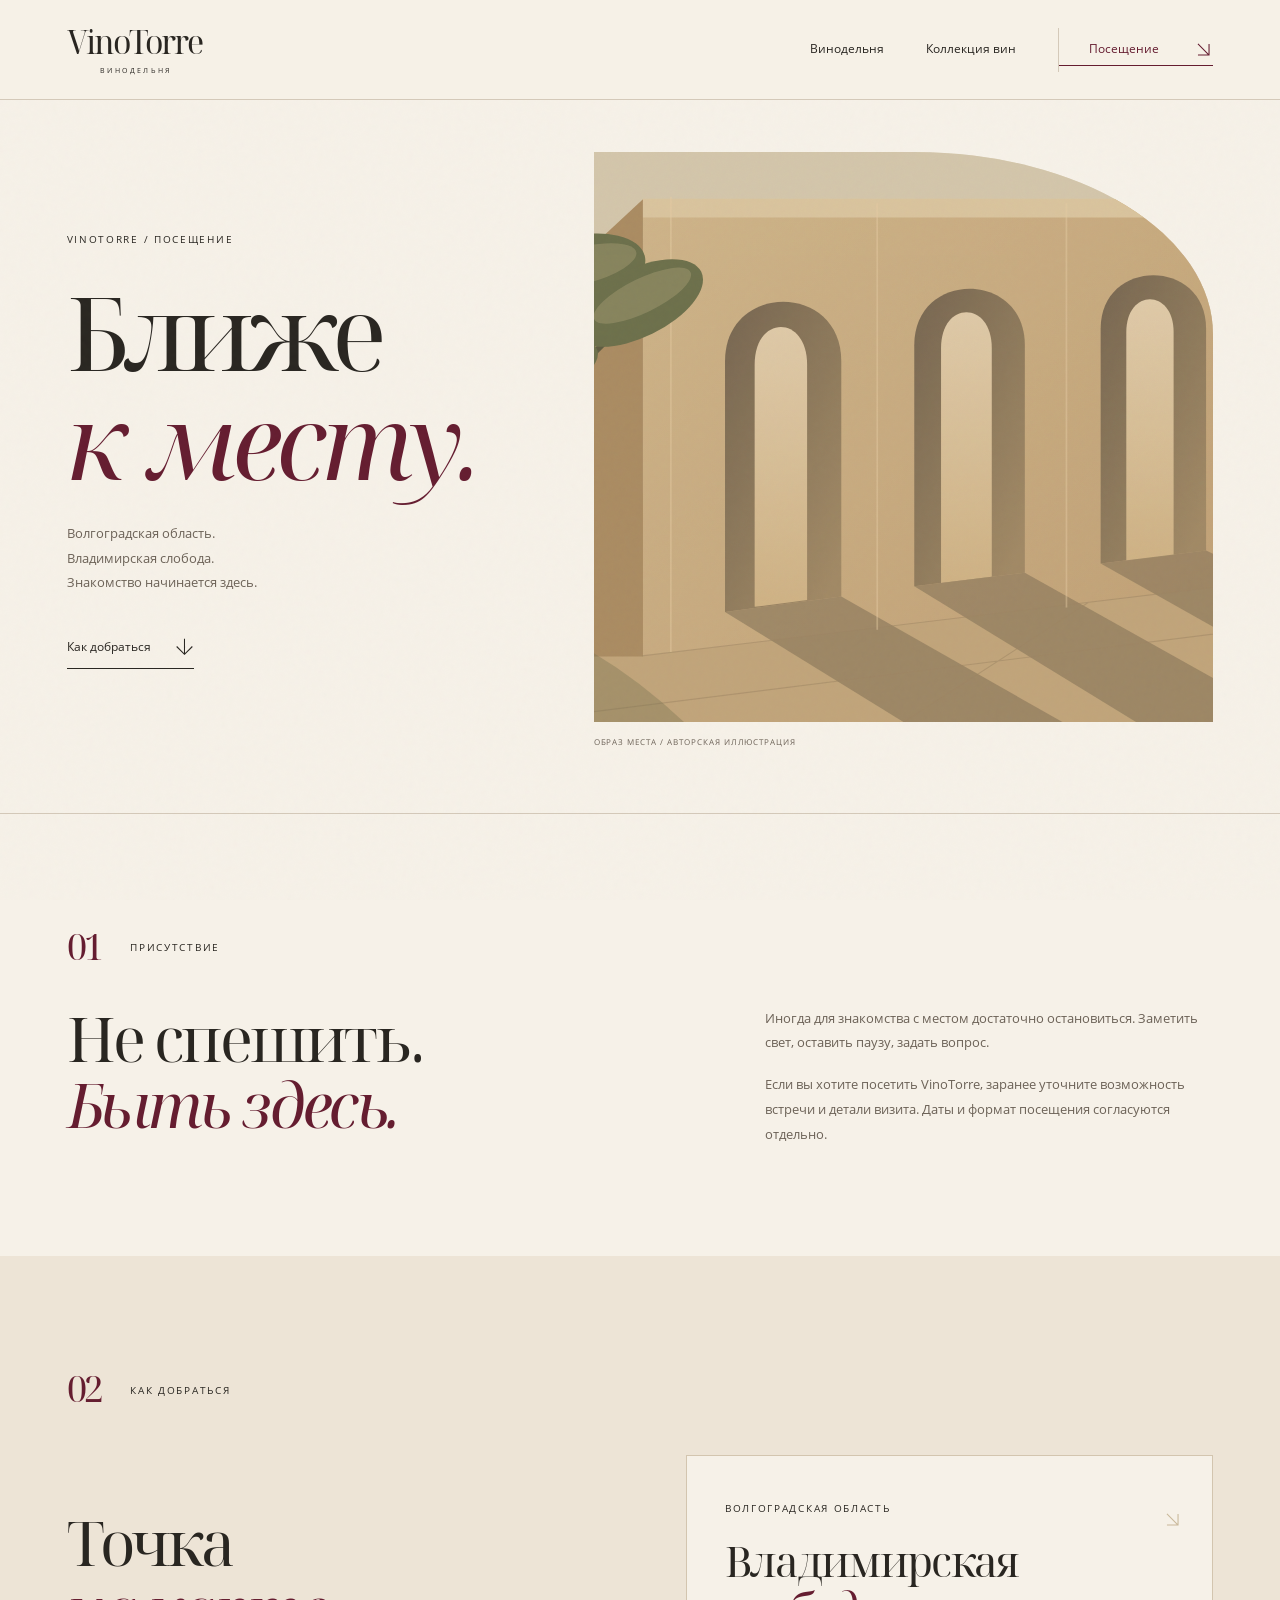
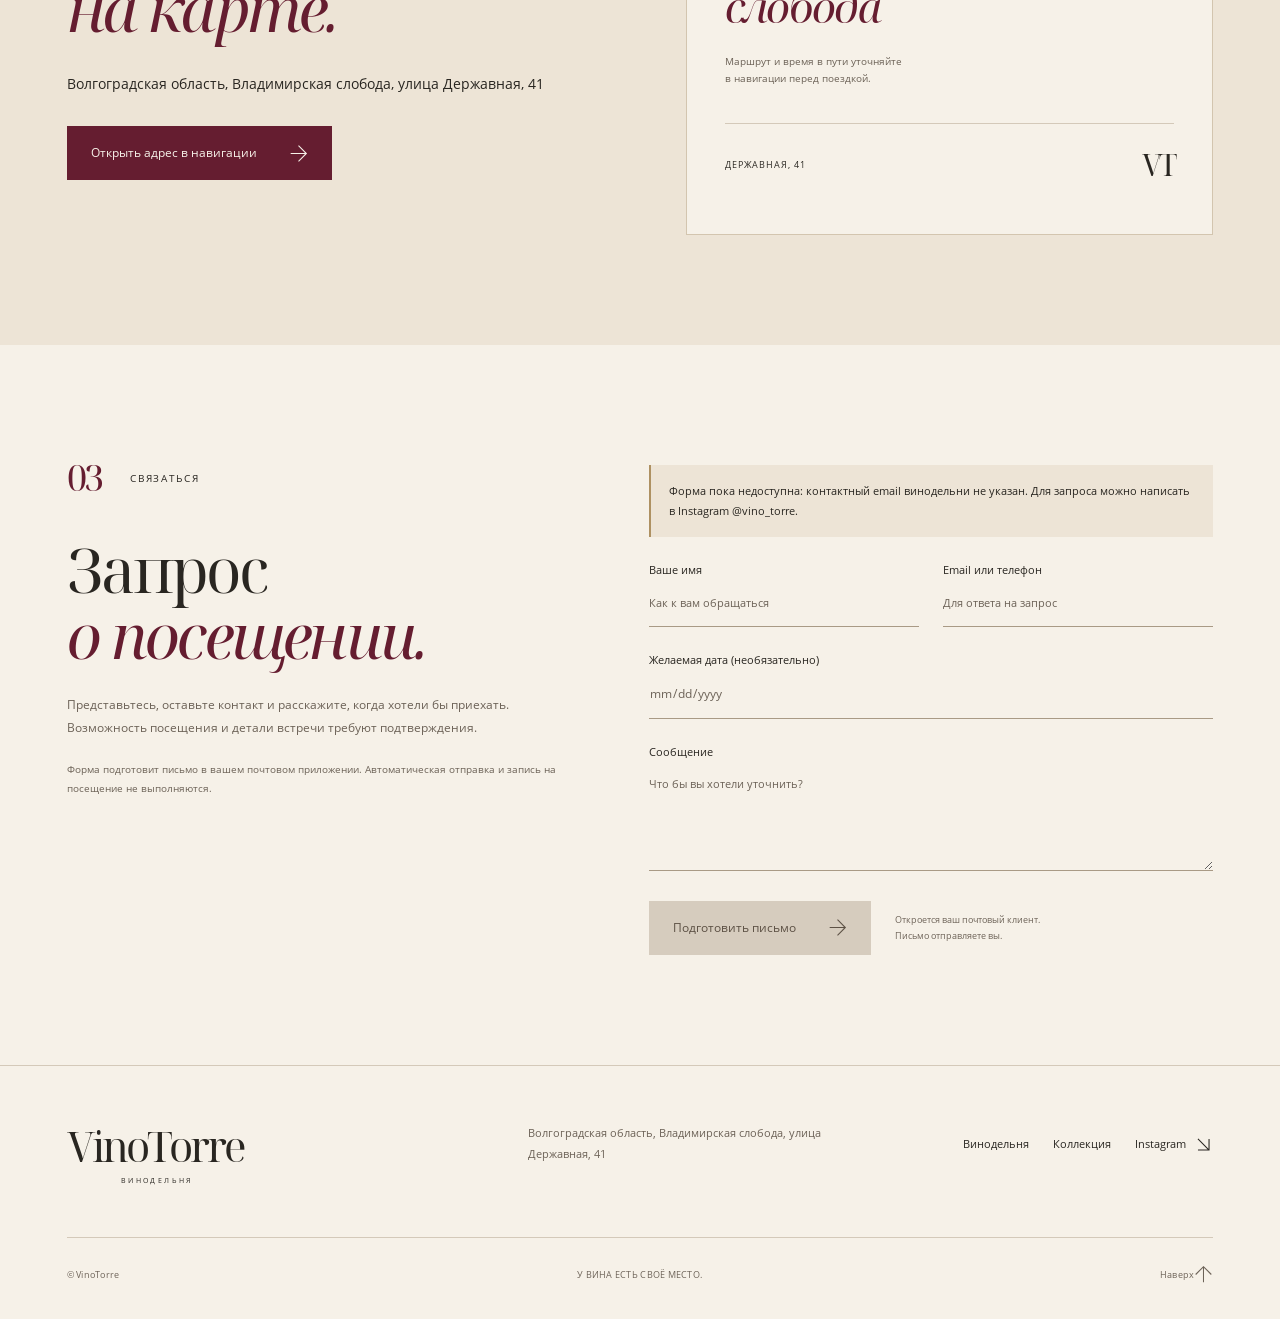
==== visit.html @ 0322e7f4 "Recreate VinoTorre website and include project ZIP" ====
<!doctype html>
<html lang="ru">
<head>
  <meta charset="utf-8">
  <meta name="viewport" content="width=device-width, initial-scale=1">
  <meta name="theme-color" content="#F6F1E8">
  <title>Посещение VinoTorre — адрес и запрос о посещении</title>
  <meta name="description" content="VinoTorre: Волгоградская область, Владимирская слобода, улица Державная, 41. Адрес в навигации и информация о запросе на посещение винодельни.">
  <meta property="og:type" content="website">
  <meta property="og:locale" content="ru_RU">
  <meta property="og:site_name" content="VinoTorre">
  <meta property="og:title" content="Посещение VinoTorre — ближе к месту">
  <meta property="og:description" content="Владимирская слобода, улица Державная, 41. Начните знакомство с адреса и запроса о посещении.">
  <link rel="icon" href="assets/img/favicon.svg" type="image/svg+xml">
  <link rel="preload" href="assets/fonts/serif.woff" as="font" type="font/woff" crossorigin>
  <link rel="preload" href="assets/fonts/serif-italic.woff" as="font" type="font/woff" crossorigin>
  <link rel="preload" href="assets/fonts/sans.woff" as="font" type="font/woff" crossorigin>
  <link rel="stylesheet" href="assets/css/style.css">
  <script src="assets/js/data.js" defer></script>
  <script src="assets/js/main.js" defer></script>
</head>
<body>
  <a class="skip-link" href="#main">К содержимому</a>
  <header class="site-header"><a class="wordmark" href="index.html" aria-label="VinoTorre — главная">VinoTorre<span>ВИНОДЕЛЬНЯ</span></a><button class="menu-toggle" type="button" data-menu-toggle aria-controls="primary-navigation" aria-expanded="false" aria-label="Открыть меню"><span></span><span></span></button><nav class="primary-nav" id="primary-navigation" aria-label="Основная навигация"><a href="index.html">Винодельня</a><a href="wines.html">Коллекция вин</a><a href="visit.html" aria-current="page">Посещение <span class="icon-arrow icon-down-right" aria-hidden="true"></span></a></nav></header>
  <main id="main">
    <section class="visit-hero section-shell" aria-labelledby="visit-title"><div class="visit-hero-copy"><p class="eyebrow">VINOTORRE / ПОСЕЩЕНИЕ</p><h1 id="visit-title">Ближе<br><em>к месту.</em></h1><p>Волгоградская область.<br>Владимирская слобода.<br>Знакомство начинается здесь.</p><a class="text-link" href="#directions">Как добраться <span class="icon-arrow icon-down" aria-hidden="true"></span></a></div><figure class="visit-hero-art" data-media="estate"><img src="assets/img/estate-study.svg" alt="Авторский архитектурный этюд, не документальная фотография винодельни" width="1400" height="1000" fetchpriority="high" decoding="async"><figcaption>ОБРАЗ МЕСТА / АВТОРСКАЯ ИЛЛЮСТРАЦИЯ</figcaption></figure></section>
    <section class="visit-atmosphere section-shell section-space reveal" aria-labelledby="atmosphere-title"><div class="section-kicker"><span class="section-number">01</span><p class="eyebrow">ПРИСУТСТВИЕ</p></div><h2 id="atmosphere-title">Не спешить.<br><em>Быть здесь.</em></h2><div class="prose-column"><p>Иногда для знакомства с местом достаточно остановиться. Заметить свет, оставить паузу, задать вопрос.</p><p>Если вы хотите посетить VinoTorre, заранее уточните возможность встречи и детали визита. Даты и формат посещения согласуются отдельно.</p></div></section>
    <section class="directions-section section-space" id="directions" aria-labelledby="directions-title"><div class="section-shell"><div class="section-kicker"><span class="section-number">02</span><p class="eyebrow">КАК ДОБРАТЬСЯ</p></div><div class="directions-grid reveal"><div><h2 id="directions-title">Точка<br><em>на карте.</em></h2><address data-address>Волгоградская область,<br>Владимирская слобода,<br>улица Державная, 41</address><a class="button button-primary" href="https://yandex.ru/maps/?text=%D0%92%D0%BE%D0%BB%D0%B3%D0%BE%D0%B3%D1%80%D0%B0%D0%B4%D1%81%D0%BA%D0%B0%D1%8F%20%D0%BE%D0%B1%D0%BB%D0%B0%D1%81%D1%82%D1%8C%2C%20%D0%92%D0%BB%D0%B0%D0%B4%D0%B8%D0%BC%D0%B8%D1%80%D1%81%D0%BA%D0%B0%D1%8F%20%D1%81%D0%BB%D0%BE%D0%B1%D0%BE%D0%B4%D0%B0%2C%20%D1%83%D0%BB%D0%B8%D1%86%D0%B0%20%D0%94%D0%B5%D1%80%D0%B6%D0%B0%D0%B2%D0%BD%D0%B0%D1%8F%2C%2041" data-navigation-link target="_blank" rel="noopener noreferrer">Открыть адрес в навигации <span class="icon-arrow icon-right" aria-hidden="true"></span></a></div><div class="address-card"><span class="address-symbol" aria-hidden="true"><span class="icon-arrow icon-down-right"></span></span><p class="eyebrow">ВОЛГОГРАДСКАЯ ОБЛАСТЬ</p><p class="address-display">Владимирская<br><em>слобода</em></p><p>Маршрут и время в пути уточняйте<br>в навигации перед поездкой.</p><span class="address-bottom">ДЕРЖАВНАЯ, 41<span aria-hidden="true">VT</span></span></div></div><figure class="route-figure" data-route data-media="route" hidden><img alt="Изображение маршрута к VinoTorre" width="1600" height="1000" loading="lazy" decoding="async"><figcaption>Справочное изображение маршрута. Расстояние и время поездки уточняйте в навигационном сервисе.</figcaption></figure></div></section>
    <section class="request-section section-shell section-space" id="request" aria-labelledby="request-title"><div class="request-copy reveal"><div class="section-kicker"><span class="section-number">03</span><p class="eyebrow">СВЯЗАТЬСЯ</p></div><h2 id="request-title">Запрос<br><em>о посещении.</em></h2><p>Представьтесь, оставьте контакт и расскажите, когда хотели бы приехать. Возможность посещения и детали встречи требуют подтверждения.</p><p class="request-small">Форма подготовит письмо в вашем почтовом приложении. Автоматическая отправка и запись на посещение не выполняются.</p></div><form class="visit-form reveal" id="visit-form" aria-describedby="form-status"><p class="form-status" id="form-status" role="status">Форма пока недоступна: email винодельни не настроен. Добавьте подтвержденный адрес в конфигурацию сайта.</p><fieldset id="visit-fields" disabled><legend class="sr-only">Данные запроса о посещении</legend><div class="form-row"><label for="visit-name">Ваше имя<input id="visit-name" name="name" autocomplete="name" maxlength="100" required placeholder="Как к вам обращаться"></label><label for="visit-contact">Email или телефон<input id="visit-contact" name="contact" autocomplete="email" maxlength="160" required placeholder="Для ответа на запрос"></label></div><label for="visit-date">Желаемая дата <span>(необязательно)</span><input id="visit-date" name="date" type="date"></label><label for="visit-message">Сообщение<textarea id="visit-message" name="message" rows="4" maxlength="2000" placeholder="Что бы вы хотели уточнить?"></textarea></label><div class="form-submit-row"><button class="button button-primary" id="visit-submit" type="submit" disabled>Подготовить письмо <span class="icon-arrow icon-right" aria-hidden="true"></span></button><p>Откроется ваш почтовый клиент.<br>Письмо отправляете вы.</p></div></fieldset><noscript><p class="request-small">Для подготовки письма требуется JavaScript и настроенный email. Адрес и навигация доступны выше.</p></noscript></form></section>
  </main>
  <footer class="site-footer section-shell"><div class="footer-top"><a class="wordmark" href="index.html">VinoTorre<span>ВИНОДЕЛЬНЯ</span></a><p data-address>Волгоградская область,<br>Владимирская слобода,<br>улица Державная, 41</p><nav aria-label="Навигация в подвале"><a href="index.html">Винодельня</a><a href="wines.html">Коллекция</a><a href="https://www.instagram.com/vino_torre/" data-instagram target="_blank" rel="noopener noreferrer">Instagram <span class="icon-arrow icon-down-right" aria-hidden="true"></span></a></nav></div><div class="footer-bottom"><span class="copyright">© VinoTorre</span><span>У ВИНА ЕСТЬ СВОЁ МЕСТО.</span><a href="#main">Наверх <span class="icon-arrow icon-up" aria-hidden="true"></span></a></div><div class="legal-text" data-legal hidden></div></footer>
</body>
</html>
---- assets/css/style.css ----
@font-face{font-family:VT Serif;src:url('../fonts/serif.woff') format('woff');font-style:normal;font-weight:400;font-display:swap}
@font-face{font-family:VT Serif;src:url('../fonts/serif-italic.woff') format('woff');font-style:italic;font-weight:400;font-display:swap}
@font-face{font-family:VT Sans;src:url('../fonts/sans.woff') format('woff');font-style:normal;font-weight:400;font-display:swap}
:root{--ivory:#f6f1e8;--paper:#ede4d6;--burgundy:#651d30;--wine:#421923;--ink:#292621;--muted:#6c6257;--gold:#ae9162;--line:#d4c9b9;--serif:'VT Serif',Georgia,'Times New Roman',serif;--sans:'VT Sans',Arial,sans-serif;--gutter:clamp(22px,5.2vw,100px);--max:1720px}
*{box-sizing:border-box}html{scroll-behavior:smooth;scroll-padding-top:110px}body{margin:0;background:var(--ivory);color:var(--ink);font-family:var(--sans);font-size:15px;line-height:1.7;-webkit-font-smoothing:antialiased}body::before{content:'';position:fixed;inset:0;pointer-events:none;z-index:15;opacity:.12;background-image:url("data:image/svg+xml,%3Csvg viewBox='0 0 180 180' xmlns='http://www.w3.org/2000/svg'%3E%3Cfilter id='n'%3E%3CfeTurbulence type='fractalNoise' baseFrequency='.83' numOctaves='3' stitchTiles='stitch'/%3E%3C/filter%3E%3Cpath fill='%23837868' opacity='.2' filter='url(%23n)' d='M0 0h180v180H0z'/%3E%3C/svg%3E")}::selection{background:#651d30;color:var(--ivory)}a{color:inherit;text-decoration:none}button,input,textarea{font:inherit}button{color:inherit;cursor:pointer}button:disabled{cursor:not-allowed}button,a,input,textarea{-webkit-tap-highlight-color:transparent}button:focus-visible,a:focus-visible,input:focus-visible,textarea:focus-visible,[tabindex]:focus-visible{outline:2px solid var(--burgundy);outline-offset:5px}img{display:block;max-width:100%;height:auto}figure,p{margin:0}button{border-radius:0}h1,h2,h3{font-family:var(--serif);font-weight:400;line-height:1.07;margin:0;letter-spacing:-.045em}h1 em,h2 em,.address-display em{font-weight:400;color:var(--burgundy)}h2{font-size:clamp(42px,4.8vw,80px)}h3{font-size:30px}em{font-family:var(--serif)}[hidden]{display:none!important}.section-shell{max-width:var(--max);margin-inline:auto;padding-inline:var(--gutter)}.section-space{padding-block:110px}.eyebrow{font-size:10px;letter-spacing:.17em;font-weight:400;line-height:1.6;text-transform:uppercase}.text-link{display:inline-flex;align-items:center;justify-content:space-between;gap:24px;min-height:44px;border-bottom:1px solid var(--ink);font-size:12px;line-height:1.5;transition:color .2s,border-color .2s}.text-link:hover{color:var(--burgundy);border-color:var(--burgundy)}.text-link span{font-size:21px}.button{display:inline-flex;align-items:center;justify-content:space-between;gap:32px;min-height:54px;padding:15px 23px;border:1px solid transparent;font-size:12px;line-height:1.6;transition:background .25s,color .25s,transform .25s}.button span{font-size:22px;line-height:1}.button-primary{background:var(--burgundy);color:var(--ivory)}.button-primary:hover{background:var(--wine);transform:translateY(-2px)}.button-primary:disabled{background:#d6ccbe;color:#5d5145;transform:none}.circle-button{width:48px;height:48px;flex-shrink:0;border:1px solid #b8aa96;background:transparent;display:inline-flex;justify-content:center;align-items:center;font-family:Arial,sans-serif;font-size:23px;border-radius:50%;transition:color .25s,background .25s,border-color .25s,transform .25s}.circle-button:hover{background:var(--burgundy);color:var(--ivory);border-color:var(--burgundy);transform:rotate(-8deg)}.sr-only{position:absolute;width:1px;height:1px;padding:0;margin:-1px;overflow:hidden;clip:rect(0,0,0,0);white-space:nowrap;border:0}.skip-link{position:fixed;top:10px;left:20px;z-index:100;padding:12px 18px;background:var(--burgundy);color:var(--ivory);transform:translateY(-150%)}.skip-link:focus{transform:translateY(0)}
.site-header{height:100px;max-width:1920px;margin:auto;display:flex;align-items:center;justify-content:space-between;padding-inline:var(--gutter);position:sticky;top:0;z-index:30;background:rgb(246 241 232 / .96);border-bottom:1px solid var(--line);backdrop-filter:blur(12px)}.wordmark{display:inline-flex;flex-direction:column;align-items:center;font-family:var(--serif);font-size:32px;line-height:1.1;letter-spacing:-.07em;min-height:54px;justify-content:center}.wordmark span{font-family:var(--sans);font-size:7px;letter-spacing:.34em;margin-top:8px;margin-left:4px}.primary-nav{display:flex;gap:42px;align-items:center;font-size:12px}.primary-nav>a{display:flex;align-items:center;gap:35px;min-height:44px;position:relative}.primary-nav>a::after{content:'';height:1px;background:var(--burgundy);position:absolute;bottom:6px;left:0;width:0;transition:width .25s}.primary-nav>a:hover::after,.primary-nav>a[aria-current='page']::after{width:100%}.primary-nav>a[aria-current='page']{color:var(--burgundy)}.primary-nav>a:last-child{padding-left:30px;border-left:1px solid var(--line)}.menu-toggle{display:none;width:48px;height:48px;border:0;background:none;align-items:center;justify-content:center;flex-direction:column;gap:6px}.menu-toggle span{height:1px;width:24px;background:var(--ink);transition:transform .2s}
.hero{position:relative;display:grid;grid-template-columns:1fr 1.08fr;gap:3%;padding-top:44px;padding-bottom:42px;min-height:min(780px,calc(100svh - 100px))}.hero-copy{position:relative;display:flex;flex-direction:column;justify-content:center;align-items:flex-start;padding-block:34px 12px;z-index:2}.hero-copy>.eyebrow{display:flex;gap:14px;align-items:center}.small-line{display:block;width:28px;height:1px;background:var(--burgundy)}.hero h1{font-size:clamp(54px,5.7vw,106px);line-height:1.07;margin-top:35px;letter-spacing:-.055em}.hero-brand{display:block;font-family:var(--sans);font-style:normal;font-size:10px;letter-spacing:.22em;margin-bottom:24px;text-transform:uppercase}.hero-description{margin-top:30px;font-size:12px;line-height:1.9;color:var(--muted)}.hero-actions{display:flex;gap:22px;align-items:center;flex-wrap:wrap;margin-top:31px}.hero-actions .text-link{font-size:11px;gap:12px}.scroll-cue{font-size:8px;letter-spacing:.17em;display:flex;gap:14px;align-items:center;min-height:44px;margin-top:40px}.scroll-line{display:block;width:1px;height:33px;background:var(--line);position:relative;overflow:hidden}.scroll-line::after{content:'';position:absolute;top:0;width:1px;height:15px;background:var(--burgundy);animation:scrollDown 2.5s ease-in-out infinite}.hero-visual{min-width:0;position:relative;display:flex;flex-direction:column}.hero-image-wrap{overflow:hidden;background:#d9c9a9;flex:1;min-height:530px;border-top-left-radius:45% 26%}.hero-visual img{width:100%;height:100%;object-fit:cover}.hero-visual figcaption,.visit-hero-art figcaption{display:flex;justify-content:space-between;gap:14px;margin-top:14px;font-size:8px;letter-spacing:.12em;line-height:1.5;color:var(--muted)}.hero-visual figcaption span:last-child,.visit-hero-art figcaption span:last-child{letter-spacing:.02em}.visual-seal{position:absolute;top:44px;right:25px;display:flex;flex-direction:column;align-items:center;justify-content:center;border:1px solid rgb(246 241 232 / .7);border-radius:50%;width:61px;height:82px;font-family:var(--serif);font-size:23px;line-height:1.05;color:#fff8e8}.visual-seal span{font-size:15px;line-height:.65}
.section-kicker{display:flex;align-items:center;gap:28px}.section-number{font-family:var(--serif);font-size:36px;letter-spacing:-.06em;color:var(--burgundy);line-height:1.3}.philosophy{border-top:1px solid var(--line)}.philosophy-body{display:grid;grid-template-columns:1.6fr 1fr;gap:10%;margin-top:44px}.prose-column{font-size:13px;line-height:1.9;color:var(--muted)}.prose-column p+p{margin-top:17px}.prose-column .text-link{margin-top:24px;color:var(--ink)}.section-heading{display:grid;grid-template-columns:1fr 1fr;align-items:end;gap:24px;margin-bottom:44px}.section-heading .section-kicker{grid-column:1/-1}.section-heading h2{grid-column:1}.section-aside{justify-self:end;font-size:12px;color:var(--muted)}.place-section{padding-top:30px}.editorial-gallery{outline-offset:8px}.gallery-frame{position:relative}.gallery-frame>img{width:100%;height:clamp(350px,42vw,660px);object-fit:cover;background:#c9b99b}.gallery-frame[data-media='vineyard']>img{object-position:50% 54%}.gallery-frame figcaption{position:absolute;bottom:24px;left:25px;right:25px;display:flex;justify-content:space-between;gap:12px;font-size:9px;letter-spacing:.12em;color:#fff;background:rgb(41 38 33 / .84);padding:10px 14px}.gallery-frame figcaption span:last-child{letter-spacing:.03em}.gallery-toolbar{display:flex;justify-content:space-between;gap:20px;align-items:center;margin-top:20px}.gallery-note{font-family:var(--serif);font-style:italic;font-size:24px}.gallery-controls{display:flex;align-items:center;gap:10px}.gallery-controls>[data-gallery-status]{margin-right:24px;font-size:11px;letter-spacing:.1em}.gallery-controls .circle-button{width:44px;height:44px}.no-js-gallery{margin-top:24px}.no-js-gallery img{height:460px;width:100%;object-fit:cover}.no-js-gallery figcaption{font-size:11px;margin-top:8px}.collection-preview{background:#efe8dd}.wine-grid{display:grid;grid-template-columns:1fr 1fr;gap:24px}.wine-card{position:relative;min-width:0;background:#e5dbcc;display:flex;flex-direction:column;padding:28px 32px 22px;overflow:hidden}.wine-card-merlot{background:#e5dacf}.wine-card-top,.wine-card-bottom{display:flex;align-items:center;justify-content:space-between;gap:12px;position:relative;z-index:2}.wine-card-top .eyebrow{font-size:9px}.wine-year{font-family:var(--serif);font-size:25px;font-style:italic}.bottle-stage{display:flex;position:relative;align-items:center;justify-content:center;height:420px}.bottle-stage img{position:relative;z-index:1;height:95%;width:auto;max-width:75%;object-fit:contain;transition:transform .65s cubic-bezier(.2,.65,.3,1)}.bottle-word{position:absolute;left:50%;top:50%;transform:translate(-50%,-50%);font-family:var(--serif);font-style:italic;font-size:clamp(70px,8.5vw,156px);letter-spacing:-.07em;color:var(--burgundy);opacity:.1;white-space:nowrap}.wine-card:hover .bottle-stage img{transform:translateY(-6px) rotate(2deg)}.wine-card-bottom{align-items:center;min-height:58px}.wine-card-bottom h3{font-size:clamp(25px,2.4vw,41px)}.wine-card-bottom h2{font-size:clamp(33px,3.3vw,55px)}.art-caption{display:block;font-size:9px;color:#665c50;margin-top:15px;letter-spacing:.03em}.wine-card__alternate{position:absolute!important;inset:2.5% 0;margin:auto;opacity:0;transition:opacity .5s!important}.wine-card:hover .wine-card__alternate,.wine-card:focus-within .wine-card__alternate{opacity:1}.wine-card-description{font-size:11px;line-height:1.8;color:#5c5147;margin-top:18px}.visit-invitation{position:relative;overflow:hidden}.visit-invitation h2{font-size:clamp(58px,7.3vw,128px);margin-top:29px;max-width:84%;position:relative;z-index:1}.invitation-bottom{display:flex;justify-content:space-between;align-items:end;gap:24px;margin-top:40px;position:relative;z-index:1}.invitation-bottom p{font-size:12px;color:var(--muted)}.invitation-monogram{position:absolute;right:3%;top:16%;color:var(--paper);font-family:var(--serif);font-size:clamp(200px,31vw,540px);letter-spacing:-.14em;line-height:1;transform:rotate(-7deg);pointer-events:none}.site-footer{border-top:1px solid var(--line);padding-top:57px;padding-bottom:22px}.footer-top{display:grid;grid-template-columns:1.3fr 1fr 1fr;gap:45px;padding-bottom:52px}.footer-top .wordmark{justify-self:start;align-self:start;font-size:42px}.footer-top>p{font-size:11px;line-height:1.9;color:var(--muted)}.footer-top nav{display:flex;flex-wrap:wrap;align-content:flex-start;justify-content:flex-end;column-gap:24px;row-gap:0;font-size:11px}.footer-top nav>a{min-height:44px;display:flex;align-items:center;gap:8px}.footer-top nav>a:hover{color:var(--burgundy)}.footer-bottom{display:flex;justify-content:space-between;gap:20px;align-items:center;border-top:1px solid var(--line);padding-top:15px;font-size:9px;color:var(--muted);letter-spacing:.03em}.footer-bottom>a{display:flex;align-items:center;min-height:44px;min-width:44px;justify-content:flex-end}.legal-text{font-size:10px;margin-top:15px;white-space:pre-line;color:var(--muted)}
.page-intro{padding-block:70px 45px}.intro-topline,.intro-baseline{display:flex;justify-content:space-between;align-items:center;gap:20px}.edition{font-size:9px;letter-spacing:.15em;border:1px solid var(--line);border-radius:50%;padding:16px 20px}.intro-title-line{display:flex;justify-content:space-between;align-items:end;gap:32px;margin-top:43px;margin-bottom:52px}.intro-title-line h1{font-size:clamp(70px,8.6vw,150px);letter-spacing:-.055em}.intro-title-line>p{color:var(--muted);font-size:12px;line-height:1.9;padding-bottom:12px;padding-right:5%}.intro-baseline{padding-top:28px;border-top:1px solid var(--line)}.intro-baseline .text-link{border:0}.collection-full{padding-bottom:50px}.collection-full .wine-card{padding:30px 40px 24px}.collection-full .bottle-stage{height:480px}.collection-full .wine-card-bottom{min-height:122px}.collection-footnote{font-size:10px;color:var(--muted);margin-top:24px;max-width:650px}.collection-note{display:grid;grid-template-columns:1fr 2fr;border-top:1px solid var(--line)}.collection-note>.section-number{font-size:140px;line-height:1;color:#d6c8b3;letter-spacing:-.1em}.collection-note h2{font-size:clamp(39px,4.3vw,70px);margin-top:20px}.collection-note p:not(.eyebrow){font-size:12px;color:var(--muted);margin-top:22px}.collection-note .text-link{margin-top:24px}
.wine-dialog{width:min(1040px,calc(100vw - 40px));max-height:calc(100svh - 40px);padding:0;background:var(--ivory);color:var(--ink);border:0;overflow:auto;box-shadow:0 24px 100px #0004}.wine-dialog[open]{display:grid;grid-template-columns:1fr 1fr}.wine-dialog::backdrop{background:rgb(25 19 15 / .7);backdrop-filter:blur(5px)}.modal-close{position:absolute;right:18px;top:18px;z-index:5;font-size:30px;background:var(--ivory)}.modal-art{position:relative;min-width:0;min-height:570px;background:var(--paper);padding:40px 28px 74px;display:flex;justify-content:center;align-items:center;touch-action:pan-y}.modal-art>img{height:470px;max-height:65svh;width:100%;object-fit:contain}.modal-gallery-controls{position:absolute;bottom:24px;left:22px;right:22px;display:flex;align-items:center;justify-content:center;gap:22px;font-size:11px}.modal-copy{padding:100px 44px 50px;align-self:center}.modal-copy h2{font-size:clamp(36px,3.5vw,58px);margin-top:25px;overflow-wrap:break-word}.wine-facts{margin:32px 0 0;font-size:12px}.wine-facts>div{display:grid;grid-template-columns:1fr 1.1fr;gap:15px;padding-block:13px;border-bottom:1px solid var(--line)}.wine-facts dt{font-size:10px;color:var(--muted)}.wine-facts dd{margin:0}.modal-caption{font-size:10px;color:var(--muted);margin-block:24px}.modal-copy>.text-link{font-size:11px}.menu-open,.modal-open{overflow:hidden}
.visit-hero{display:grid;grid-template-columns:.85fr 1.15fr;gap:6%;padding-top:52px;padding-bottom:65px}.visit-hero-copy{display:flex;flex-direction:column;align-items:flex-start;justify-content:center;padding-block:24px}.visit-hero h1{font-size:clamp(76px,8vw,142px);margin-top:30px}.visit-hero-copy>p:not(.eyebrow){font-size:13px;line-height:1.9;color:var(--muted);margin-top:25px}.visit-hero-copy .text-link{margin-top:30px}.visit-hero-art{min-width:0;display:flex;flex-direction:column}.visit-hero-art>img{height:570px;width:100%;object-fit:cover;border-top-right-radius:48% 32%;background:var(--paper)}.visit-atmosphere{border-top:1px solid var(--line);display:grid;grid-template-columns:1.3fr 1fr;gap:35px 10%}.visit-atmosphere .section-kicker{grid-column:1/-1}.directions-section{background:var(--paper)}.directions-grid{display:grid;grid-template-columns:1fr 1fr;gap:8%;margin-top:42px;align-items:center}.directions-grid address{font-style:normal;font-size:14px;line-height:1.9;margin-top:30px}.directions-grid .button{margin-top:28px}.address-card{position:relative;min-height:380px;padding:38px;background:var(--ivory);border:1px solid #d3c5af;display:flex;flex-direction:column;justify-content:center;overflow:hidden}.address-symbol{position:absolute;right:30px;top:8px;font-size:74px;font-weight:400;line-height:1;color:#c9b89a}.address-display{font-family:var(--serif);font-size:clamp(34px,3.3vw,55px);letter-spacing:-.04em;line-height:1.1;margin-top:22px}.address-card>p:not(.eyebrow):not(.address-display){font-size:10px;color:var(--muted);margin-top:23px}.address-bottom{margin-top:36px;border-top:1px solid var(--line);padding-top:15px;font-size:9px;letter-spacing:.1em;display:flex;justify-content:space-between;align-items:center}.address-bottom>span{font-family:var(--serif);font-size:30px;letter-spacing:-.1em}.route-figure{margin-top:60px}.route-figure img{max-height:750px;object-fit:contain;margin:auto}.route-figure figcaption{margin-top:12px;font-size:10px;color:var(--muted)}.request-section{display:grid;grid-template-columns:1fr 1.15fr;gap:8%}.request-copy h2{margin-top:35px}.request-copy>p:not(.eyebrow){font-size:12px;line-height:1.9;margin-top:26px;color:var(--muted)}.request-copy>p.request-small{font-size:10px;margin-top:20px}.visit-form{align-self:center;padding-top:10px}.form-status{background:var(--paper);border-left:2px solid var(--gold);padding:16px 18px;font-size:11px;line-height:1.8;margin-bottom:24px}fieldset{padding:0;border:0;margin:0;min-width:0}.form-row{display:grid;grid-template-columns:1fr 1fr;gap:24px}label{display:block;font-size:11px;margin-bottom:24px}input,textarea{display:block;resize:vertical;border:0;border-bottom:1px solid #a99a85;padding:13px 0;width:100%;max-width:100%;min-height:48px;background:transparent;color:var(--ink);outline-offset:3px;font-size:12px;border-radius:0}input:disabled,textarea:disabled{color:#6c6257;-webkit-text-fill-color:#6c6257;opacity:1}input::placeholder,textarea::placeholder{color:#796f62;font-size:11px}.optional{color:var(--muted);font-size:9px}.form-submit-row{display:flex;align-items:center;gap:24px;margin-top:30px}.form-submit-row>.button{flex-shrink:0}.form-submit-row>p{font-size:9px;color:var(--muted);line-height:1.7;max-width:220px}
.collection-full .wine-card-bottom{position:static;z-index:auto}.wine-open-button::after{content:'';position:absolute;inset:0;z-index:3}.wine-open-button:hover{transform:none}.wine-open-button:focus-visible::after{outline:2px solid var(--burgundy);outline-offset:-5px}
.reveal.is-visible{animation:reveal .85s cubic-bezier(.2,.65,.3,1) both}@keyframes reveal{from{opacity:.25;transform:translateY(22px)}to{opacity:1;transform:translateY(0)}}@keyframes scrollDown{0%{transform:translateY(-17px)}75%,100%{transform:translateY(34px)}}
@media(min-width:1600px){body{font-size:16px}.hero{min-height:850px;padding-top:65px}.hero-image-wrap{min-height:680px}.hero-copy{padding-bottom:30px}.hero-actions{margin-top:40px}.hero-description{font-size:14px}.hero-actions .text-link{font-size:12px}.hero-brand{font-size:12px}.section-space{padding-block:140px}.bottle-stage{height:510px}.collection-full .bottle-stage{height:580px}.visit-hero-art>img{height:690px}}
@media(max-width:1100px){.primary-nav{gap:26px}.primary-nav>a:last-child{padding-left:20px}.hero{gap:3%;padding-top:32px}.hero-image-wrap{min-height:520px}.hero h1{font-size:clamp(51px,6vw,67px)}.hero-actions{flex-direction:column;align-items:flex-start;gap:12px}.hero-description{font-size:11px}.hero .scroll-cue{margin-top:25px}.section-space{padding-block:80px}.philosophy-body{gap:6%}.wine-card{padding:22px}.bottle-stage{height:350px}.collection-full .wine-card{padding:25px}.collection-full .bottle-stage{height:420px}.collection-full .wine-card-bottom{min-height:100px}.visit-hero-art>img{height:510px}.form-submit-row{flex-wrap:wrap;gap:13px}.form-submit-row>p{max-width:100%}.request-section{gap:6%}.footer-top{grid-template-columns:1fr 1fr 1fr;gap:25px}.footer-top nav{column-gap:16px}.modal-copy{padding-inline:30px}}
@media(max-width:760px){:root{--gutter:24px}html{scroll-padding-top:92px}.site-header{height:auto;min-height:82px;flex-wrap:wrap;padding-block:14px}.wordmark{font-size:30px;min-height:52px}.wordmark span{font-size:6px;margin-top:6px}.primary-nav{width:100%;padding-top:12px;gap:10px 22px;flex-wrap:wrap;justify-content:center;font-size:11px}.primary-nav>a{min-height:44px;gap:10px}.primary-nav>a:last-child{padding-left:0;border-left:0}.js .site-header{height:82px;min-height:82px;padding-block:0;flex-wrap:nowrap}.js .menu-toggle{display:flex}.js .primary-nav{display:none}.js .primary-nav.is-open{display:flex}.js .primary-nav{position:absolute;top:82px;left:0;right:0;width:100%;background:var(--ivory);height:calc(100svh - 82px);flex-direction:column;align-items:flex-start;justify-content:center;gap:26px;padding:40px var(--gutter) 110px;border-top:1px solid var(--line)}.js .primary-nav>a{font-family:var(--serif);font-size:36px;letter-spacing:-.04em}.js .primary-nav>a::after{bottom:0}.menu-toggle[aria-expanded='true'] span:first-child{transform:translateY(3.5px) rotate(45deg)}.menu-toggle[aria-expanded='true'] span:last-child{transform:translateY(-3.5px) rotate(-45deg)}.hero{grid-template-columns:1fr;gap:30px;min-height:0;padding-top:32px;padding-bottom:30px}.hero-copy{padding:0}.hero h1{font-size:clamp(55px,10.5vw,81px);margin-top:27px}.hero-brand{margin-bottom:18px;font-size:9px}.hero-copy>.eyebrow{font-size:9px}.hero-description{font-size:12px;margin-top:23px}.hero-actions{flex-direction:column;align-items:flex-start;gap:12px;margin-top:25px;width:100%}.hero-actions .button{font-size:11px;padding-inline:18px;gap:18px;min-height:50px}.hero-actions .text-link{font-size:10px;gap:10px}.hero .scroll-cue{margin-top:18px;min-height:44px;font-size:7px}.hero-visual{margin-left:24px}.hero-image-wrap{height:390px;min-height:0;flex:auto;border-top-left-radius:45% 29%}.hero-visual img{object-position:48% 50%}.hero-visual figcaption{font-size:7px;letter-spacing:.05em}.visual-seal{width:44px;height:63px;font-size:18px;top:24px;right:19px}.section-space{padding-block:64px}.section-kicker{gap:20px}.section-number{font-size:30px}.eyebrow{font-size:9px}.philosophy-body{grid-template-columns:1fr;gap:27px;margin-top:28px}h2{font-size:clamp(39px,7.5vw,58px)}.prose-column{font-size:12px;max-width:480px}.prose-column .text-link{margin-top:17px}.section-heading{grid-template-columns:1fr;gap:25px;margin-bottom:30px}.section-aside{justify-self:start}.section-heading h2{grid-column:1}.place-section{padding-top:13px}.section-heading>.section-aside{font-size:11px}.gallery-frame>img{height:370px}.gallery-frame figcaption{bottom:15px;left:12px;right:12px;font-size:7px;gap:8px;padding:9px 11px}.gallery-toolbar{gap:12px;margin-top:16px;align-items:center}.gallery-note{font-size:17px;max-width:140px;line-height:1.3}.gallery-controls{gap:8px}.gallery-controls>[data-gallery-status]{margin-right:4px;font-size:9px}.gallery-controls .circle-button{width:44px;height:44px}.wine-grid{grid-template-columns:1fr;gap:20px}.wine-card{padding:22px 24px 20px}.bottle-stage{height:360px}.bottle-word{font-size:105px}.wine-card-bottom h3{font-size:31px}.wine-card-top .eyebrow{font-size:8px}.wine-year{font-size:24px}.art-caption{font-size:8px}.visit-invitation h2{font-size:clamp(48px,9vw,72px);max-width:100%;margin-top:24px}.invitation-bottom{flex-direction:column;align-items:flex-start;gap:25px;margin-top:28px}.invitation-bottom p{font-size:11px}.invitation-monogram{font-size:245px;top:30%;right:0;opacity:.75}.footer-top{grid-template-columns:1fr 1fr;gap:30px 20px;padding-bottom:28px}.site-footer{padding-top:36px}.footer-top .wordmark{grid-column:1/-1;font-size:36px}.footer-top>p{font-size:10px}.footer-top nav{justify-content:flex-end;flex-direction:column;align-items:flex-end;font-size:10px}.footer-top nav>a{min-height:44px}.footer-bottom{font-size:8px;gap:10px;flex-wrap:wrap}.footer-bottom>span:nth-child(2){display:none}.page-intro{padding-top:35px;padding-bottom:25px}.intro-topline{align-items:center;gap:12px}.intro-topline .eyebrow{font-size:8px}.edition{font-size:7px;letter-spacing:.1em;padding:10px 12px;white-space:nowrap}.intro-title-line{flex-direction:column;align-items:flex-start;gap:24px;margin-top:33px;margin-bottom:28px}.intro-title-line h1{font-size:clamp(44px,11.8vw,82px)}.intro-title-line>p{font-size:11px;padding:0}.intro-baseline{padding-top:16px}.intro-baseline .eyebrow{font-size:8px}.intro-baseline .text-link{font-size:10px}.collection-full .wine-card{padding:22px 25px}.collection-full .bottle-stage{height:390px}.collection-full .wine-card-bottom{min-height:100px}.wine-card-bottom h2{font-size:40px}.collection-footnote{font-size:9px;margin-top:20px}.collection-note{grid-template-columns:1fr;gap:30px}.collection-note>.section-number{font-size:80px}.collection-note h2{font-size:clamp(37px,7.5vw,54px)}.collection-note p:not(.eyebrow){font-size:11px}.wine-dialog{width:calc(100vw - 24px);max-height:calc(100svh - 24px)}.wine-dialog[open]{grid-template-columns:1fr}.modal-close{width:44px;height:44px;right:12px;top:12px}.modal-art{min-height:360px;padding:30px 24px 50px}.modal-art>img{height:315px;max-height:52svh}.modal-gallery-controls{bottom:12px}.modal-copy{padding:32px 25px}.modal-copy h2{font-size:39px;margin-top:18px}.wine-facts{margin-top:23px}.wine-facts>div{grid-template-columns:1fr 1fr}.visit-hero{grid-template-columns:1fr;gap:30px;padding-top:34px;padding-bottom:38px}.visit-hero-copy{padding:0}.visit-hero h1{font-size:clamp(72px,13vw,105px);margin-top:24px}.visit-hero-copy>p:not(.eyebrow){font-size:12px;margin-top:22px}.visit-hero-copy .text-link{margin-top:20px}.visit-hero-art{margin-right:22px}.visit-hero-art>img{height:360px;border-top-right-radius:48% 32%}.visit-hero-art figcaption{font-size:7px}.visit-atmosphere{grid-template-columns:1fr;gap:28px}.directions-grid{grid-template-columns:1fr;gap:38px;margin-top:28px}.directions-grid address{font-size:13px;margin-top:24px}.directions-grid .button{font-size:11px;gap:25px;margin-top:23px}.address-card{min-height:340px;padding:27px}.address-display{font-size:43px}.address-bottom{margin-top:26px}.address-symbol{font-size:60px;right:25px}.request-section{grid-template-columns:1fr;gap:28px}.request-copy h2{margin-top:26px}.request-copy>p:not(.eyebrow){margin-top:22px}.request-copy>p.request-small{margin-top:15px}.form-row{grid-template-columns:1fr;gap:0}.form-status{font-size:10px}.form-submit-row{margin-top:24px}.form-submit-row>p{font-size:9px}.visit-form label{margin-bottom:21px}.route-figure{margin-top:34px}.route-figure figcaption{font-size:9px}}
@media(max-width:389px){:root{--gutter:20px}.hero-actions{gap:8px;justify-content:space-between}.hero-actions .button{padding-inline:13px;font-size:10px;gap:12px}.hero-actions .text-link{font-size:9px;gap:8px}.hero h1{font-size:55px}.hero-image-wrap{height:335px}.hero-visual{margin-left:15px}.wine-card{padding-inline:20px}.wine-card-bottom h3{font-size:28px}.bottle-word{font-size:90px}.gallery-note{font-size:15px;max-width:112px}.gallery-controls>[data-gallery-status]{margin-right:0}.intro-title-line h1{font-size:44px}.intro-topline .eyebrow{font-size:7px}.edition{font-size:6px}.visit-hero-art>img{height:320px}.address-display{font-size:39px}}
@media(prefers-reduced-motion:reduce){html{scroll-behavior:auto}*,*::before,*::after{animation:none!important;transition:none!important;scroll-behavior:auto!important}.wine-card:hover .bottle-stage img{transform:none}}
.icon-arrow{display:inline-block;width:19px;height:19px;flex-shrink:0;background:currentColor;-webkit-mask:url(../img/arrow.svg) center/contain no-repeat;mask:url(../img/arrow.svg) center/contain no-repeat}.icon-down-right{transform:rotate(90deg)}.icon-down{transform:rotate(135deg)}.icon-left{transform:rotate(225deg)}.icon-right{transform:rotate(45deg)}
.section-heading>div:first-child>h2{margin-top:24px}.icon-up{transform:rotate(-45deg)}
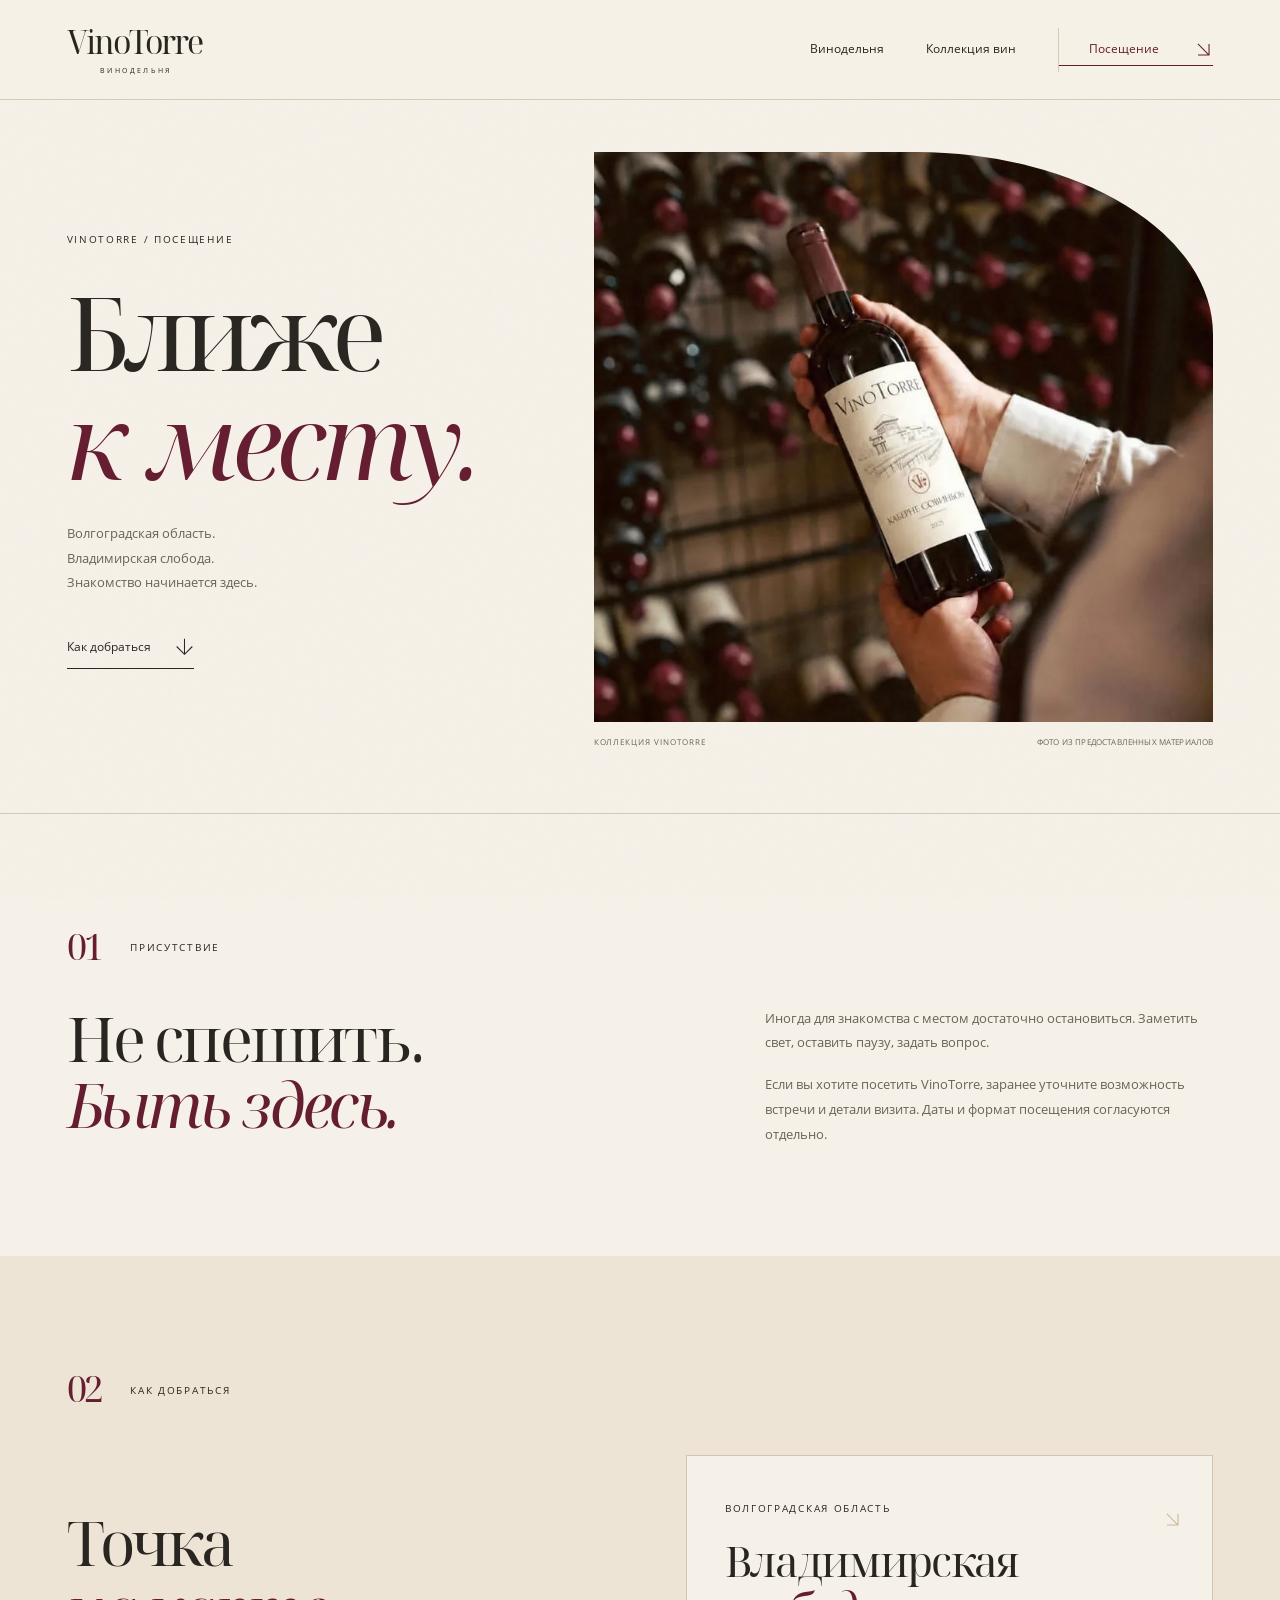
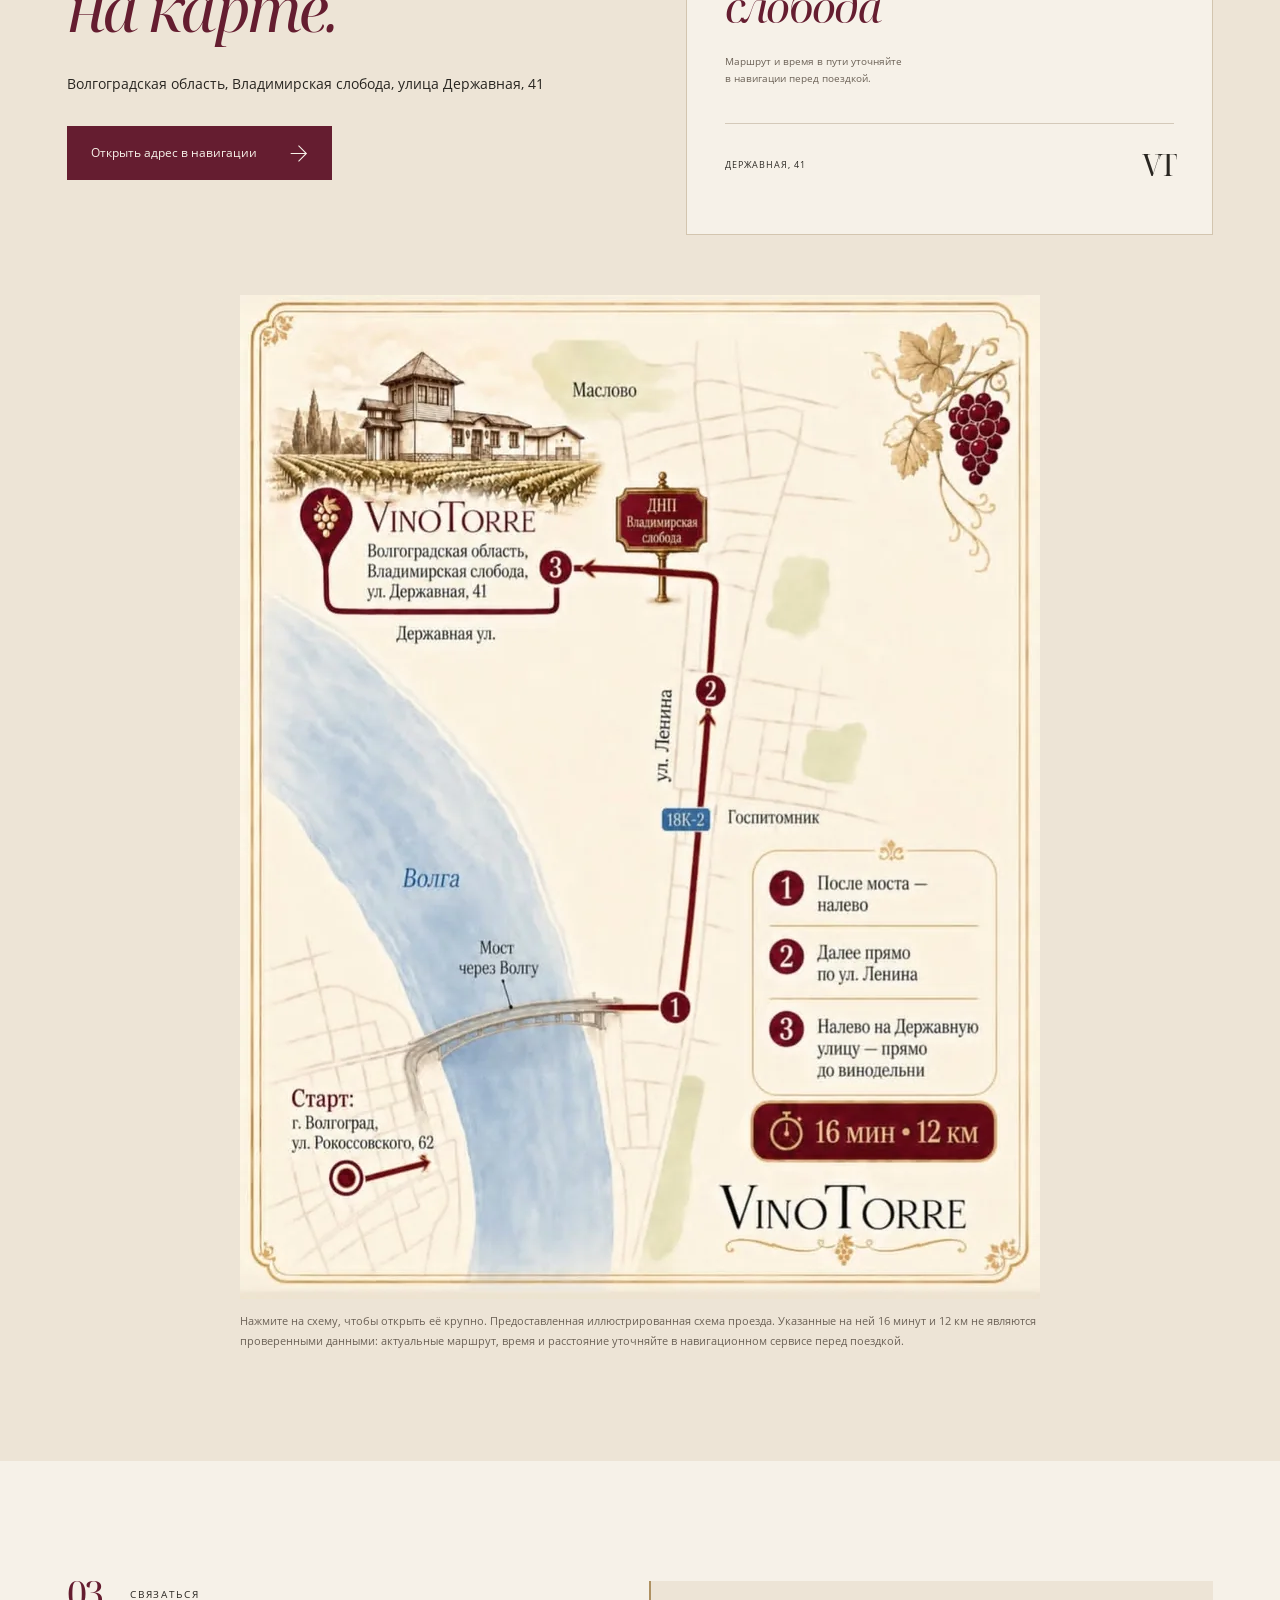
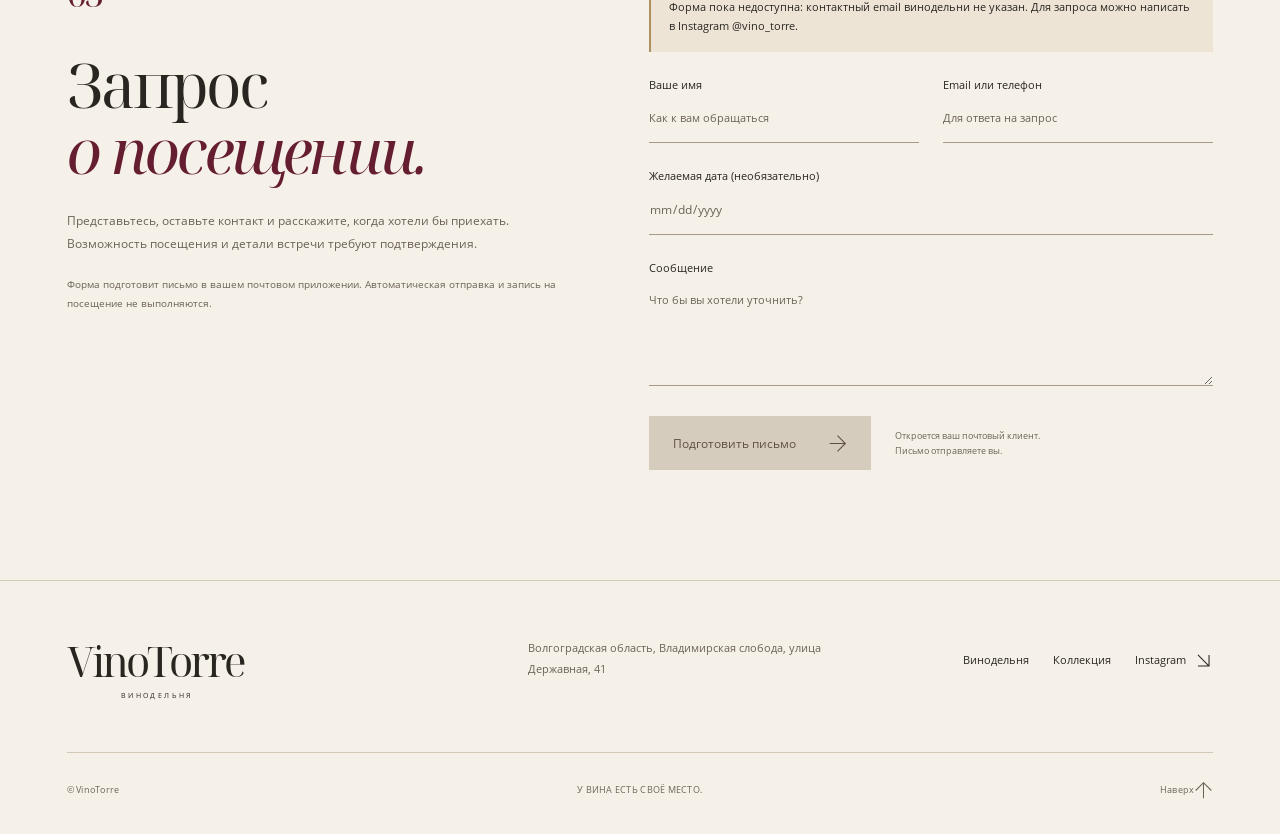
==== commit d2dcd3e9: "Use supplied VinoTorre photographs and route map" ====
--- a/visit.html
+++ b/visit.html
@@ -23,9 +23,9 @@
   <a class="skip-link" href="#main">К содержимому</a>
   <header class="site-header"><a class="wordmark" href="index.html" aria-label="VinoTorre — главная">VinoTorre<span>ВИНОДЕЛЬНЯ</span></a><button class="menu-toggle" type="button" data-menu-toggle aria-controls="primary-navigation" aria-expanded="false" aria-label="Открыть меню"><span></span><span></span></button><nav class="primary-nav" id="primary-navigation" aria-label="Основная навигация"><a href="index.html">Винодельня</a><a href="wines.html">Коллекция вин</a><a href="visit.html" aria-current="page">Посещение <span class="icon-arrow icon-down-right" aria-hidden="true"></span></a></nav></header>
   <main id="main">
-    <section class="visit-hero section-shell" aria-labelledby="visit-title"><div class="visit-hero-copy"><p class="eyebrow">VINOTORRE / ПОСЕЩЕНИЕ</p><h1 id="visit-title">Ближе<br><em>к месту.</em></h1><p>Волгоградская область.<br>Владимирская слобода.<br>Знакомство начинается здесь.</p><a class="text-link" href="#directions">Как добраться <span class="icon-arrow icon-down" aria-hidden="true"></span></a></div><figure class="visit-hero-art" data-media="estate"><img src="assets/img/estate-study.svg" alt="Авторский архитектурный этюд, не документальная фотография винодельни" width="1400" height="1000" fetchpriority="high" decoding="async"><figcaption>ОБРАЗ МЕСТА / АВТОРСКАЯ ИЛЛЮСТРАЦИЯ</figcaption></figure></section>
+    <section class="visit-hero section-shell" aria-labelledby="visit-title"><div class="visit-hero-copy"><p class="eyebrow">VINOTORRE / ПОСЕЩЕНИЕ</p><h1 id="visit-title">Ближе<br><em>к месту.</em></h1><p>Волгоградская область.<br>Владимирская слобода.<br>Знакомство начинается здесь.</p><a class="text-link" href="#directions">Как добраться <span class="icon-arrow icon-down" aria-hidden="true"></span></a></div><figure class="visit-hero-art" data-media="visit"><img src="assets/img/cabernet-cellar.webp" srcset="assets/img/cabernet-cellar-480.webp 480w, assets/img/cabernet-cellar-800.webp 800w, assets/img/cabernet-cellar.webp 1080w" sizes="(max-width: 760px) calc(100vw - 70px), 60vw" alt="Бутылка VinoTorre Каберне Совиньон в руках на фоне винных стеллажей" width="1080" height="1275" fetchpriority="high" decoding="async"><figcaption><span>КОЛЛЕКЦИЯ VINOTORRE</span><span>ФОТО ИЗ ПРЕДОСТАВЛЕННЫХ МАТЕРИАЛОВ</span></figcaption></figure></section>
     <section class="visit-atmosphere section-shell section-space reveal" aria-labelledby="atmosphere-title"><div class="section-kicker"><span class="section-number">01</span><p class="eyebrow">ПРИСУТСТВИЕ</p></div><h2 id="atmosphere-title">Не спешить.<br><em>Быть здесь.</em></h2><div class="prose-column"><p>Иногда для знакомства с местом достаточно остановиться. Заметить свет, оставить паузу, задать вопрос.</p><p>Если вы хотите посетить VinoTorre, заранее уточните возможность встречи и детали визита. Даты и формат посещения согласуются отдельно.</p></div></section>
-    <section class="directions-section section-space" id="directions" aria-labelledby="directions-title"><div class="section-shell"><div class="section-kicker"><span class="section-number">02</span><p class="eyebrow">КАК ДОБРАТЬСЯ</p></div><div class="directions-grid reveal"><div><h2 id="directions-title">Точка<br><em>на карте.</em></h2><address data-address>Волгоградская область,<br>Владимирская слобода,<br>улица Державная, 41</address><a class="button button-primary" href="https://yandex.ru/maps/?text=%D0%92%D0%BE%D0%BB%D0%B3%D0%BE%D0%B3%D1%80%D0%B0%D0%B4%D1%81%D0%BA%D0%B0%D1%8F%20%D0%BE%D0%B1%D0%BB%D0%B0%D1%81%D1%82%D1%8C%2C%20%D0%92%D0%BB%D0%B0%D0%B4%D0%B8%D0%BC%D0%B8%D1%80%D1%81%D0%BA%D0%B0%D1%8F%20%D1%81%D0%BB%D0%BE%D0%B1%D0%BE%D0%B4%D0%B0%2C%20%D1%83%D0%BB%D0%B8%D1%86%D0%B0%20%D0%94%D0%B5%D1%80%D0%B6%D0%B0%D0%B2%D0%BD%D0%B0%D1%8F%2C%2041" data-navigation-link target="_blank" rel="noopener noreferrer">Открыть адрес в навигации <span class="icon-arrow icon-right" aria-hidden="true"></span></a></div><div class="address-card"><span class="address-symbol" aria-hidden="true"><span class="icon-arrow icon-down-right"></span></span><p class="eyebrow">ВОЛГОГРАДСКАЯ ОБЛАСТЬ</p><p class="address-display">Владимирская<br><em>слобода</em></p><p>Маршрут и время в пути уточняйте<br>в навигации перед поездкой.</p><span class="address-bottom">ДЕРЖАВНАЯ, 41<span aria-hidden="true">VT</span></span></div></div><figure class="route-figure" data-route data-media="route" hidden><img alt="Изображение маршрута к VinoTorre" width="1600" height="1000" loading="lazy" decoding="async"><figcaption>Справочное изображение маршрута. Расстояние и время поездки уточняйте в навигационном сервисе.</figcaption></figure></div></section>
+    <section class="directions-section section-space" id="directions" aria-labelledby="directions-title"><div class="section-shell"><div class="section-kicker"><span class="section-number">02</span><p class="eyebrow">КАК ДОБРАТЬСЯ</p></div><div class="directions-grid reveal"><div><h2 id="directions-title">Точка<br><em>на карте.</em></h2><address data-address>Волгоградская область,<br>Владимирская слобода,<br>улица Державная, 41</address><a class="button button-primary" href="https://yandex.ru/maps/?text=%D0%92%D0%BE%D0%BB%D0%B3%D0%BE%D0%B3%D1%80%D0%B0%D0%B4%D1%81%D0%BA%D0%B0%D1%8F%20%D0%BE%D0%B1%D0%BB%D0%B0%D1%81%D1%82%D1%8C%2C%20%D0%92%D0%BB%D0%B0%D0%B4%D0%B8%D0%BC%D0%B8%D1%80%D1%81%D0%BA%D0%B0%D1%8F%20%D1%81%D0%BB%D0%BE%D0%B1%D0%BE%D0%B4%D0%B0%2C%20%D1%83%D0%BB%D0%B8%D1%86%D0%B0%20%D0%94%D0%B5%D1%80%D0%B6%D0%B0%D0%B2%D0%BD%D0%B0%D1%8F%2C%2041" data-navigation-link target="_blank" rel="noopener noreferrer">Открыть адрес в навигации <span class="icon-arrow icon-right" aria-hidden="true"></span></a></div><div class="address-card"><span class="address-symbol" aria-hidden="true"><span class="icon-arrow icon-down-right"></span></span><p class="eyebrow">ВОЛГОГРАДСКАЯ ОБЛАСТЬ</p><p class="address-display">Владимирская<br><em>слобода</em></p><p>Маршрут и время в пути уточняйте<br>в навигации перед поездкой.</p><span class="address-bottom">ДЕРЖАВНАЯ, 41<span aria-hidden="true">VT</span></span></div></div><figure class="route-figure" data-route data-media="route"><a class="route-zoom" href="assets/img/route.jpg" target="_blank" rel="noopener noreferrer" aria-label="Открыть схему проезда в полном размере в новой вкладке"><img src="assets/img/route.webp" srcset="assets/img/route-480.webp 480w, assets/img/route-800.webp 800w, assets/img/route.webp 1080w" sizes="(max-width: 760px) calc(100vw - 48px), 800px" alt="Предоставленная схема проезда к VinoTorre, улица Державная, 41" width="1080" height="1355" loading="lazy" decoding="async"></a><figcaption>Нажмите на схему, чтобы открыть её крупно. Предоставленная иллюстрированная схема проезда. Указанные на ней 16 минут и 12 км не являются проверенными данными: актуальные маршрут, время и расстояние уточняйте в навигационном сервисе перед поездкой.</figcaption></figure></div></section>
     <section class="request-section section-shell section-space" id="request" aria-labelledby="request-title"><div class="request-copy reveal"><div class="section-kicker"><span class="section-number">03</span><p class="eyebrow">СВЯЗАТЬСЯ</p></div><h2 id="request-title">Запрос<br><em>о посещении.</em></h2><p>Представьтесь, оставьте контакт и расскажите, когда хотели бы приехать. Возможность посещения и детали встречи требуют подтверждения.</p><p class="request-small">Форма подготовит письмо в вашем почтовом приложении. Автоматическая отправка и запись на посещение не выполняются.</p></div><form class="visit-form reveal" id="visit-form" aria-describedby="form-status"><p class="form-status" id="form-status" role="status">Форма пока недоступна: email винодельни не настроен. Добавьте подтвержденный адрес в конфигурацию сайта.</p><fieldset id="visit-fields" disabled><legend class="sr-only">Данные запроса о посещении</legend><div class="form-row"><label for="visit-name">Ваше имя<input id="visit-name" name="name" autocomplete="name" maxlength="100" required placeholder="Как к вам обращаться"></label><label for="visit-contact">Email или телефон<input id="visit-contact" name="contact" autocomplete="email" maxlength="160" required placeholder="Для ответа на запрос"></label></div><label for="visit-date">Желаемая дата <span>(необязательно)</span><input id="visit-date" name="date" type="date"></label><label for="visit-message">Сообщение<textarea id="visit-message" name="message" rows="4" maxlength="2000" placeholder="Что бы вы хотели уточнить?"></textarea></label><div class="form-submit-row"><button class="button button-primary" id="visit-submit" type="submit" disabled>Подготовить письмо <span class="icon-arrow icon-right" aria-hidden="true"></span></button><p>Откроется ваш почтовый клиент.<br>Письмо отправляете вы.</p></div></fieldset><noscript><p class="request-small">Для подготовки письма требуется JavaScript и настроенный email. Адрес и навигация доступны выше.</p></noscript></form></section>
   </main>
   <footer class="site-footer section-shell"><div class="footer-top"><a class="wordmark" href="index.html">VinoTorre<span>ВИНОДЕЛЬНЯ</span></a><p data-address>Волгоградская область,<br>Владимирская слобода,<br>улица Державная, 41</p><nav aria-label="Навигация в подвале"><a href="index.html">Винодельня</a><a href="wines.html">Коллекция</a><a href="https://www.instagram.com/vino_torre/" data-instagram target="_blank" rel="noopener noreferrer">Instagram <span class="icon-arrow icon-down-right" aria-hidden="true"></span></a></nav></div><div class="footer-bottom"><span class="copyright">© VinoTorre</span><span>У ВИНА ЕСТЬ СВОЁ МЕСТО.</span><a href="#main">Наверх <span class="icon-arrow icon-up" aria-hidden="true"></span></a></div><div class="legal-text" data-legal hidden></div></footer>
--- a/assets/css/style.css
+++ b/assets/css/style.css
@@ -18,3 +18,25 @@
 @media(prefers-reduced-motion:reduce){html{scroll-behavior:auto}*,*::before,*::after{animation:none!important;transition:none!important;scroll-behavior:auto!important}.wine-card:hover .bottle-stage img{transform:none}}
 .icon-arrow{display:inline-block;width:19px;height:19px;flex-shrink:0;background:currentColor;-webkit-mask:url(../img/arrow.svg) center/contain no-repeat;mask:url(../img/arrow.svg) center/contain no-repeat}.icon-down-right{transform:rotate(90deg)}.icon-down{transform:rotate(135deg)}.icon-left{transform:rotate(225deg)}.icon-right{transform:rotate(45deg)}
 .section-heading>div:first-child>h2{margin-top:24px}.icon-up{transform:rotate(-45deg)}
+
+/* Local, supplied photographs: preserve complete bottles and readable labels. */
+.hero-visual[data-media="hero"] img{object-position:50% 58%}
+.visit-hero-art[data-media="visit"]>img{object-position:50% 60%}
+.bottle-stage[data-photograph]{background:#ddd0c0;margin-block:22px;height:440px}
+.bottle-stage[data-photograph]>img{width:100%;height:100%;max-width:100%;object-fit:contain}
+.wine-card:hover .bottle-stage[data-photograph]>img{transform:none}
+.bottle-stage[data-photograph] .wine-card__alternate{inset:0;width:100%;height:100%}
+.collection-full .bottle-stage[data-photograph]{height:510px}
+.gallery-frame.photo-story{display:grid;grid-template-columns:1fr 1fr;background:var(--paper);align-items:center;overflow:hidden}
+.gallery-frame.photo-story>img{object-fit:contain;padding:22px;height:clamp(350px,42vw,660px)}
+.photo-story-copy{padding:40px 45px 65px;min-width:0}
+.photo-story-title{font-family:var(--serif);font-size:clamp(35px,4.8vw,76px);letter-spacing:-.05em;line-height:1.12;margin-top:28px;overflow-wrap:break-word}
+.photo-story-title em{color:var(--burgundy)}
+.photo-story-year{font-family:var(--serif);font-style:italic;font-size:40px;color:var(--burgundy);margin-top:22px}
+.no-js-photo-grid{display:grid;grid-template-columns:1fr 1fr;gap:24px;margin-top:28px}
+.no-js-photo-grid img{height:480px;width:100%;object-fit:contain;background:var(--paper)}
+.no-js-photo-grid figcaption{font-size:11px;margin-top:10px}
+.route-figure img{width:100%;max-width:800px;height:auto;max-height:none}
+.route-figure figcaption{max-width:800px;margin-inline:auto;font-size:11px;line-height:1.8}
+@media(min-width:1600px){.bottle-stage[data-photograph]{height:520px}.collection-full .bottle-stage[data-photograph]{height:590px}}
+@media(max-width:760px){.bottle-stage[data-photograph]{height:390px;margin-block:20px}.collection-full .bottle-stage[data-photograph]{height:430px}.gallery-frame.photo-story{grid-template-columns:1fr}.gallery-frame.photo-story>img{height:390px;padding:18px}.photo-story-copy{padding:8px 24px 62px}.photo-story-title{font-size:36px;margin-top:14px}.photo-story-year{font-size:28px;margin-top:12px}.photo-story-copy .eyebrow{font-size:8px}.no-js-photo-grid{grid-template-columns:1fr}.no-js-photo-grid img{height:420px}.gallery-frame figcaption{font-size:7px}.route-figure figcaption{font-size:10px}}
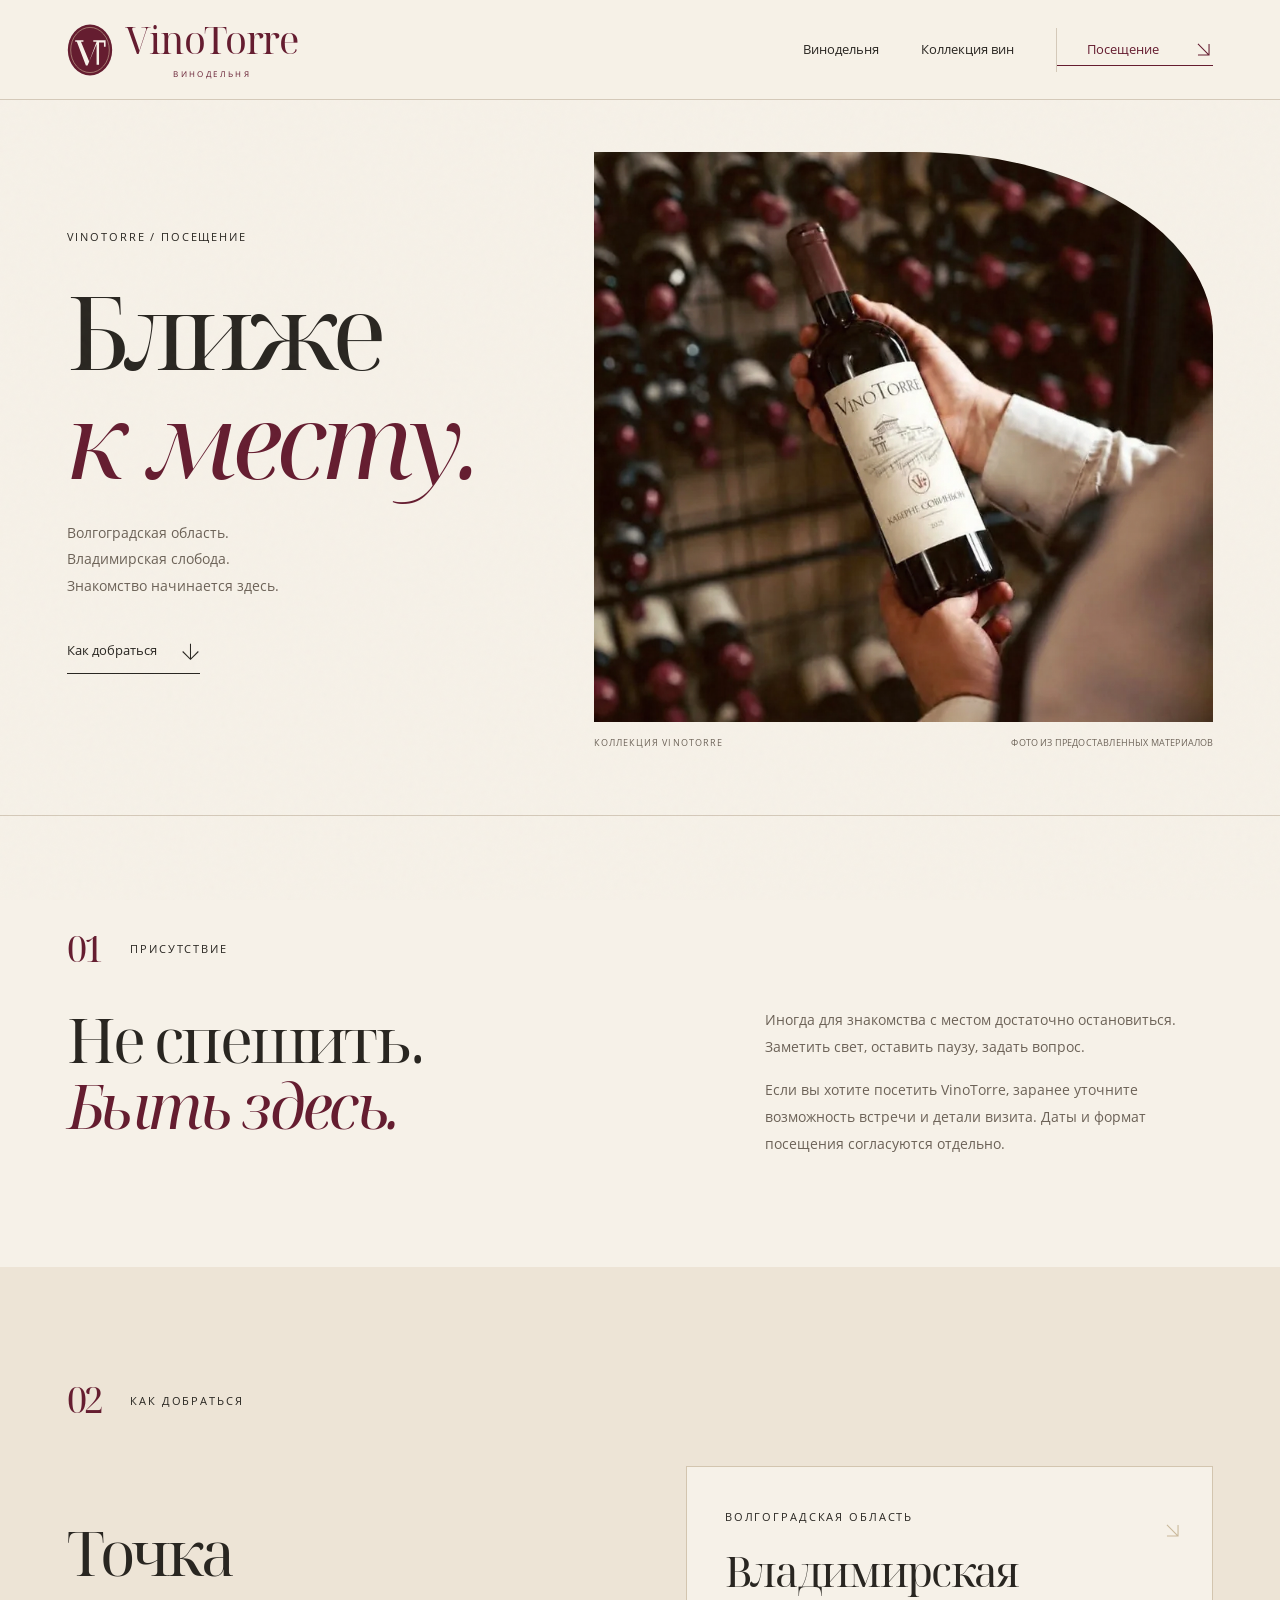
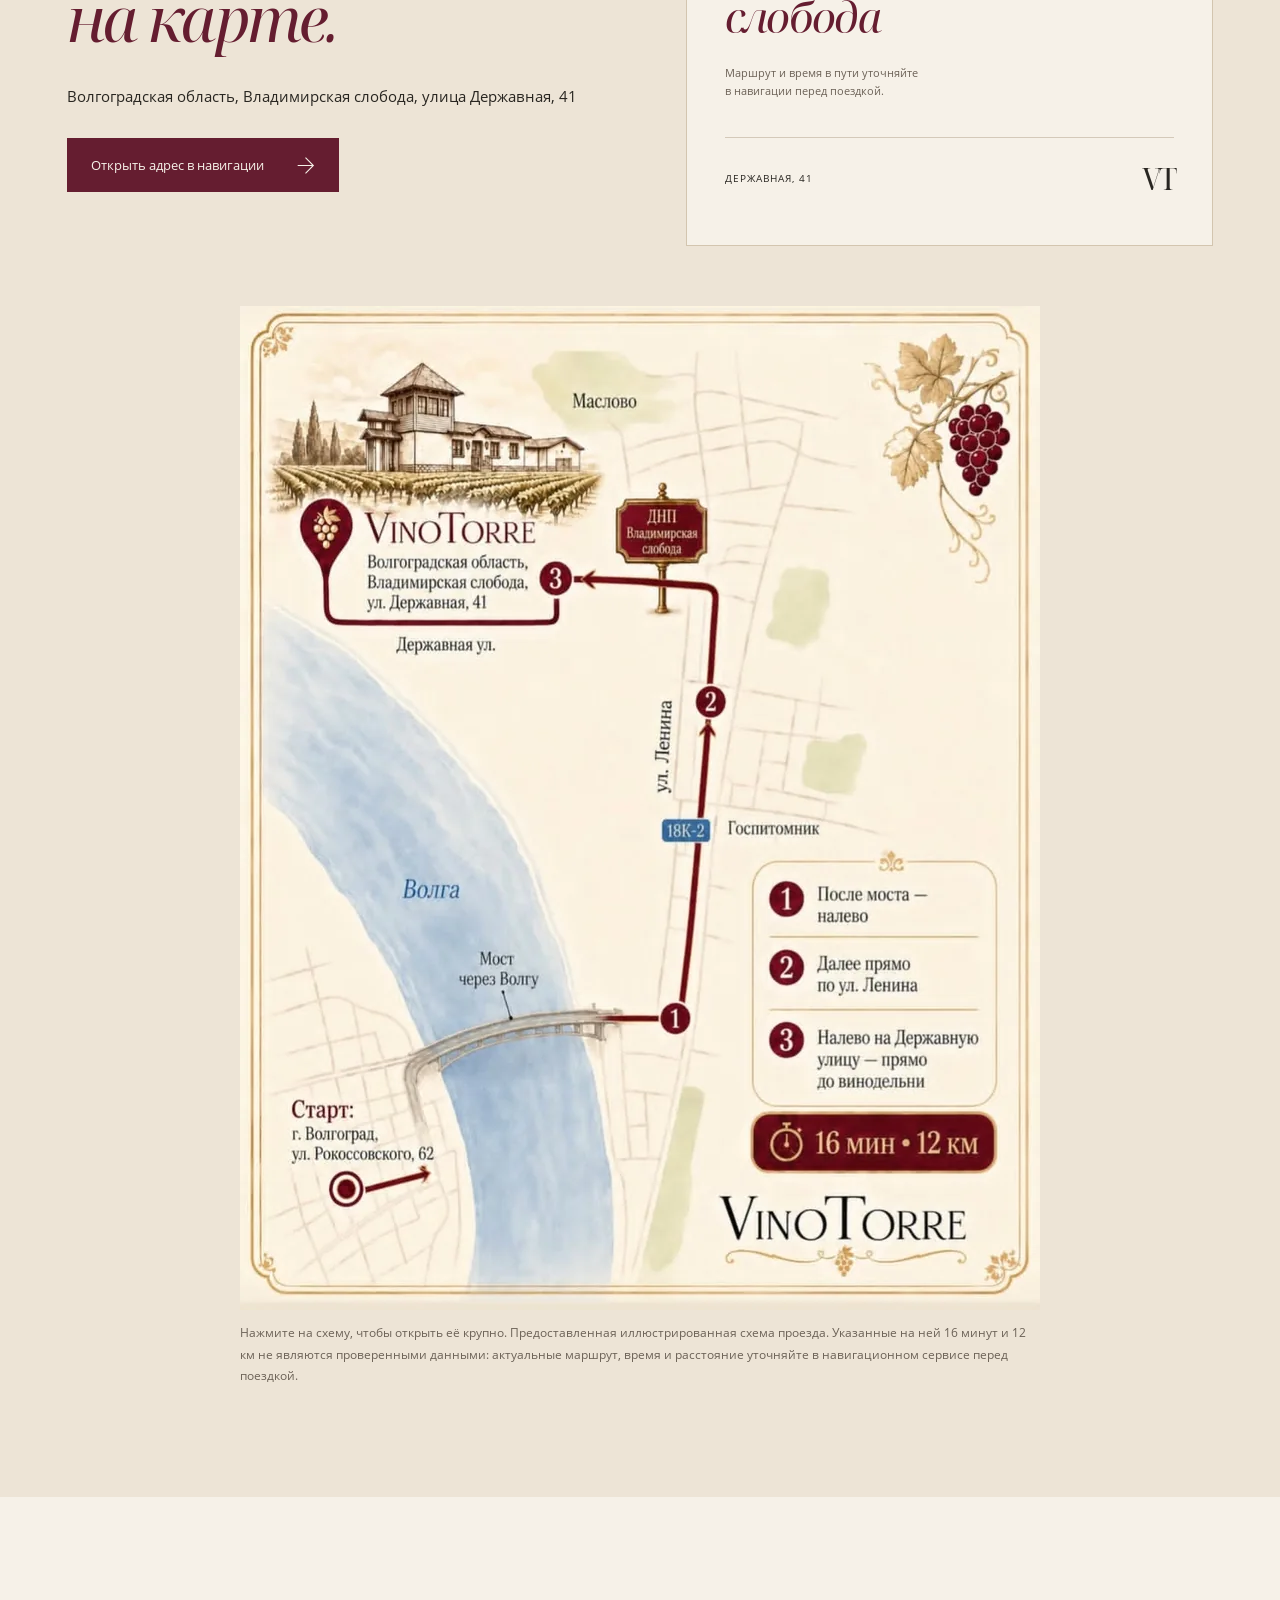
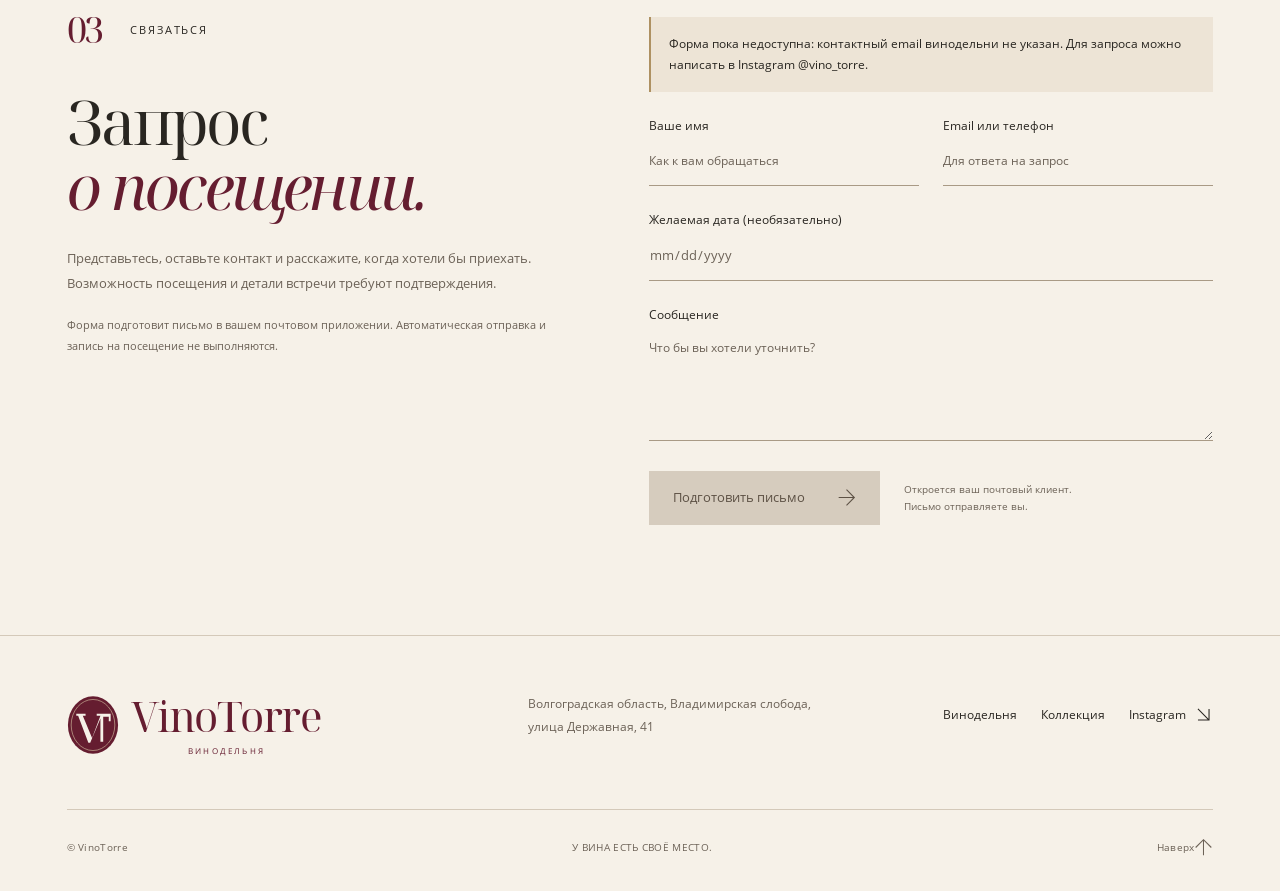
==== commit 22c88006: "Refine VinoTorre branding and collection introduction" ====
--- a/visit.html
+++ b/visit.html
@@ -21,13 +21,13 @@
 </head>
 <body>
   <a class="skip-link" href="#main">К содержимому</a>
-  <header class="site-header"><a class="wordmark" href="index.html" aria-label="VinoTorre — главная">VinoTorre<span>ВИНОДЕЛЬНЯ</span></a><button class="menu-toggle" type="button" data-menu-toggle aria-controls="primary-navigation" aria-expanded="false" aria-label="Открыть меню"><span></span><span></span></button><nav class="primary-nav" id="primary-navigation" aria-label="Основная навигация"><a href="index.html">Винодельня</a><a href="wines.html">Коллекция вин</a><a href="visit.html" aria-current="page">Посещение <span class="icon-arrow icon-down-right" aria-hidden="true"></span></a></nav></header>
+  <header class="site-header"><a class="wordmark" href="index.html" aria-label="VinoTorre — главная"><img class="wordmark-symbol" src="assets/img/brandmark.svg" alt="" width="56" height="64" aria-hidden="true"><span class="wordmark-type"><span class="wordmark-name">VinoTorre</span><span class="wordmark-caption">ВИНОДЕЛЬНЯ</span></span></a><button class="menu-toggle" type="button" data-menu-toggle aria-controls="primary-navigation" aria-expanded="false" aria-label="Открыть меню"><span></span><span></span></button><nav class="primary-nav" id="primary-navigation" aria-label="Основная навигация"><a href="index.html">Винодельня</a><a href="wines.html">Коллекция вин</a><a href="visit.html" aria-current="page">Посещение <span class="icon-arrow icon-down-right" aria-hidden="true"></span></a></nav></header>
   <main id="main">
     <section class="visit-hero section-shell" aria-labelledby="visit-title"><div class="visit-hero-copy"><p class="eyebrow">VINOTORRE / ПОСЕЩЕНИЕ</p><h1 id="visit-title">Ближе<br><em>к месту.</em></h1><p>Волгоградская область.<br>Владимирская слобода.<br>Знакомство начинается здесь.</p><a class="text-link" href="#directions">Как добраться <span class="icon-arrow icon-down" aria-hidden="true"></span></a></div><figure class="visit-hero-art" data-media="visit"><img src="assets/img/cabernet-cellar.webp" srcset="assets/img/cabernet-cellar-480.webp 480w, assets/img/cabernet-cellar-800.webp 800w, assets/img/cabernet-cellar.webp 1080w" sizes="(max-width: 760px) calc(100vw - 70px), 60vw" alt="Бутылка VinoTorre Каберне Совиньон в руках на фоне винных стеллажей" width="1080" height="1275" fetchpriority="high" decoding="async"><figcaption><span>КОЛЛЕКЦИЯ VINOTORRE</span><span>ФОТО ИЗ ПРЕДОСТАВЛЕННЫХ МАТЕРИАЛОВ</span></figcaption></figure></section>
     <section class="visit-atmosphere section-shell section-space reveal" aria-labelledby="atmosphere-title"><div class="section-kicker"><span class="section-number">01</span><p class="eyebrow">ПРИСУТСТВИЕ</p></div><h2 id="atmosphere-title">Не спешить.<br><em>Быть здесь.</em></h2><div class="prose-column"><p>Иногда для знакомства с местом достаточно остановиться. Заметить свет, оставить паузу, задать вопрос.</p><p>Если вы хотите посетить VinoTorre, заранее уточните возможность встречи и детали визита. Даты и формат посещения согласуются отдельно.</p></div></section>
     <section class="directions-section section-space" id="directions" aria-labelledby="directions-title"><div class="section-shell"><div class="section-kicker"><span class="section-number">02</span><p class="eyebrow">КАК ДОБРАТЬСЯ</p></div><div class="directions-grid reveal"><div><h2 id="directions-title">Точка<br><em>на карте.</em></h2><address data-address>Волгоградская область,<br>Владимирская слобода,<br>улица Державная, 41</address><a class="button button-primary" href="https://yandex.ru/maps/?text=%D0%92%D0%BE%D0%BB%D0%B3%D0%BE%D0%B3%D1%80%D0%B0%D0%B4%D1%81%D0%BA%D0%B0%D1%8F%20%D0%BE%D0%B1%D0%BB%D0%B0%D1%81%D1%82%D1%8C%2C%20%D0%92%D0%BB%D0%B0%D0%B4%D0%B8%D0%BC%D0%B8%D1%80%D1%81%D0%BA%D0%B0%D1%8F%20%D1%81%D0%BB%D0%BE%D0%B1%D0%BE%D0%B4%D0%B0%2C%20%D1%83%D0%BB%D0%B8%D1%86%D0%B0%20%D0%94%D0%B5%D1%80%D0%B6%D0%B0%D0%B2%D0%BD%D0%B0%D1%8F%2C%2041" data-navigation-link target="_blank" rel="noopener noreferrer">Открыть адрес в навигации <span class="icon-arrow icon-right" aria-hidden="true"></span></a></div><div class="address-card"><span class="address-symbol" aria-hidden="true"><span class="icon-arrow icon-down-right"></span></span><p class="eyebrow">ВОЛГОГРАДСКАЯ ОБЛАСТЬ</p><p class="address-display">Владимирская<br><em>слобода</em></p><p>Маршрут и время в пути уточняйте<br>в навигации перед поездкой.</p><span class="address-bottom">ДЕРЖАВНАЯ, 41<span aria-hidden="true">VT</span></span></div></div><figure class="route-figure" data-route data-media="route"><a class="route-zoom" href="assets/img/route.jpg" target="_blank" rel="noopener noreferrer" aria-label="Открыть схему проезда в полном размере в новой вкладке"><img src="assets/img/route.webp" srcset="assets/img/route-480.webp 480w, assets/img/route-800.webp 800w, assets/img/route.webp 1080w" sizes="(max-width: 760px) calc(100vw - 48px), 800px" alt="Предоставленная схема проезда к VinoTorre, улица Державная, 41" width="1080" height="1355" loading="lazy" decoding="async"></a><figcaption>Нажмите на схему, чтобы открыть её крупно. Предоставленная иллюстрированная схема проезда. Указанные на ней 16 минут и 12 км не являются проверенными данными: актуальные маршрут, время и расстояние уточняйте в навигационном сервисе перед поездкой.</figcaption></figure></div></section>
     <section class="request-section section-shell section-space" id="request" aria-labelledby="request-title"><div class="request-copy reveal"><div class="section-kicker"><span class="section-number">03</span><p class="eyebrow">СВЯЗАТЬСЯ</p></div><h2 id="request-title">Запрос<br><em>о посещении.</em></h2><p>Представьтесь, оставьте контакт и расскажите, когда хотели бы приехать. Возможность посещения и детали встречи требуют подтверждения.</p><p class="request-small">Форма подготовит письмо в вашем почтовом приложении. Автоматическая отправка и запись на посещение не выполняются.</p></div><form class="visit-form reveal" id="visit-form" aria-describedby="form-status"><p class="form-status" id="form-status" role="status">Форма пока недоступна: email винодельни не настроен. Добавьте подтвержденный адрес в конфигурацию сайта.</p><fieldset id="visit-fields" disabled><legend class="sr-only">Данные запроса о посещении</legend><div class="form-row"><label for="visit-name">Ваше имя<input id="visit-name" name="name" autocomplete="name" maxlength="100" required placeholder="Как к вам обращаться"></label><label for="visit-contact">Email или телефон<input id="visit-contact" name="contact" autocomplete="email" maxlength="160" required placeholder="Для ответа на запрос"></label></div><label for="visit-date">Желаемая дата <span>(необязательно)</span><input id="visit-date" name="date" type="date"></label><label for="visit-message">Сообщение<textarea id="visit-message" name="message" rows="4" maxlength="2000" placeholder="Что бы вы хотели уточнить?"></textarea></label><div class="form-submit-row"><button class="button button-primary" id="visit-submit" type="submit" disabled>Подготовить письмо <span class="icon-arrow icon-right" aria-hidden="true"></span></button><p>Откроется ваш почтовый клиент.<br>Письмо отправляете вы.</p></div></fieldset><noscript><p class="request-small">Для подготовки письма требуется JavaScript и настроенный email. Адрес и навигация доступны выше.</p></noscript></form></section>
   </main>
-  <footer class="site-footer section-shell"><div class="footer-top"><a class="wordmark" href="index.html">VinoTorre<span>ВИНОДЕЛЬНЯ</span></a><p data-address>Волгоградская область,<br>Владимирская слобода,<br>улица Державная, 41</p><nav aria-label="Навигация в подвале"><a href="index.html">Винодельня</a><a href="wines.html">Коллекция</a><a href="https://www.instagram.com/vino_torre/" data-instagram target="_blank" rel="noopener noreferrer">Instagram <span class="icon-arrow icon-down-right" aria-hidden="true"></span></a></nav></div><div class="footer-bottom"><span class="copyright">© VinoTorre</span><span>У ВИНА ЕСТЬ СВОЁ МЕСТО.</span><a href="#main">Наверх <span class="icon-arrow icon-up" aria-hidden="true"></span></a></div><div class="legal-text" data-legal hidden></div></footer>
+  <footer class="site-footer section-shell"><div class="footer-top"><a class="wordmark" href="index.html" aria-label="VinoTorre — главная"><img class="wordmark-symbol" src="assets/img/brandmark.svg" alt="" width="56" height="64" aria-hidden="true"><span class="wordmark-type"><span class="wordmark-name">VinoTorre</span><span class="wordmark-caption">ВИНОДЕЛЬНЯ</span></span></a><p data-address>Волгоградская область,<br>Владимирская слобода,<br>улица Державная, 41</p><nav aria-label="Навигация в подвале"><a href="index.html">Винодельня</a><a href="wines.html">Коллекция</a><a href="https://www.instagram.com/vino_torre/" data-instagram target="_blank" rel="noopener noreferrer">Instagram <span class="icon-arrow icon-down-right" aria-hidden="true"></span></a></nav></div><div class="footer-bottom"><span class="copyright">© VinoTorre</span><span>У ВИНА ЕСТЬ СВОЁ МЕСТО.</span><a href="#main">Наверх <span class="icon-arrow icon-up" aria-hidden="true"></span></a></div><div class="legal-text" data-legal hidden></div></footer>
 </body>
 </html>
--- a/assets/css/style.css
+++ b/assets/css/style.css
@@ -2,19 +2,19 @@
 @font-face{font-family:VT Serif;src:url('../fonts/serif-italic.woff') format('woff');font-style:italic;font-weight:400;font-display:swap}
 @font-face{font-family:VT Sans;src:url('../fonts/sans.woff') format('woff');font-style:normal;font-weight:400;font-display:swap}
 :root{--ivory:#f6f1e8;--paper:#ede4d6;--burgundy:#651d30;--wine:#421923;--ink:#292621;--muted:#6c6257;--gold:#ae9162;--line:#d4c9b9;--serif:'VT Serif',Georgia,'Times New Roman',serif;--sans:'VT Sans',Arial,sans-serif;--gutter:clamp(22px,5.2vw,100px);--max:1720px}
-*{box-sizing:border-box}html{scroll-behavior:smooth;scroll-padding-top:110px}body{margin:0;background:var(--ivory);color:var(--ink);font-family:var(--sans);font-size:15px;line-height:1.7;-webkit-font-smoothing:antialiased}body::before{content:'';position:fixed;inset:0;pointer-events:none;z-index:15;opacity:.12;background-image:url("data:image/svg+xml,%3Csvg viewBox='0 0 180 180' xmlns='http://www.w3.org/2000/svg'%3E%3Cfilter id='n'%3E%3CfeTurbulence type='fractalNoise' baseFrequency='.83' numOctaves='3' stitchTiles='stitch'/%3E%3C/filter%3E%3Cpath fill='%23837868' opacity='.2' filter='url(%23n)' d='M0 0h180v180H0z'/%3E%3C/svg%3E")}::selection{background:#651d30;color:var(--ivory)}a{color:inherit;text-decoration:none}button,input,textarea{font:inherit}button{color:inherit;cursor:pointer}button:disabled{cursor:not-allowed}button,a,input,textarea{-webkit-tap-highlight-color:transparent}button:focus-visible,a:focus-visible,input:focus-visible,textarea:focus-visible,[tabindex]:focus-visible{outline:2px solid var(--burgundy);outline-offset:5px}img{display:block;max-width:100%;height:auto}figure,p{margin:0}button{border-radius:0}h1,h2,h3{font-family:var(--serif);font-weight:400;line-height:1.07;margin:0;letter-spacing:-.045em}h1 em,h2 em,.address-display em{font-weight:400;color:var(--burgundy)}h2{font-size:clamp(42px,4.8vw,80px)}h3{font-size:30px}em{font-family:var(--serif)}[hidden]{display:none!important}.section-shell{max-width:var(--max);margin-inline:auto;padding-inline:var(--gutter)}.section-space{padding-block:110px}.eyebrow{font-size:10px;letter-spacing:.17em;font-weight:400;line-height:1.6;text-transform:uppercase}.text-link{display:inline-flex;align-items:center;justify-content:space-between;gap:24px;min-height:44px;border-bottom:1px solid var(--ink);font-size:12px;line-height:1.5;transition:color .2s,border-color .2s}.text-link:hover{color:var(--burgundy);border-color:var(--burgundy)}.text-link span{font-size:21px}.button{display:inline-flex;align-items:center;justify-content:space-between;gap:32px;min-height:54px;padding:15px 23px;border:1px solid transparent;font-size:12px;line-height:1.6;transition:background .25s,color .25s,transform .25s}.button span{font-size:22px;line-height:1}.button-primary{background:var(--burgundy);color:var(--ivory)}.button-primary:hover{background:var(--wine);transform:translateY(-2px)}.button-primary:disabled{background:#d6ccbe;color:#5d5145;transform:none}.circle-button{width:48px;height:48px;flex-shrink:0;border:1px solid #b8aa96;background:transparent;display:inline-flex;justify-content:center;align-items:center;font-family:Arial,sans-serif;font-size:23px;border-radius:50%;transition:color .25s,background .25s,border-color .25s,transform .25s}.circle-button:hover{background:var(--burgundy);color:var(--ivory);border-color:var(--burgundy);transform:rotate(-8deg)}.sr-only{position:absolute;width:1px;height:1px;padding:0;margin:-1px;overflow:hidden;clip:rect(0,0,0,0);white-space:nowrap;border:0}.skip-link{position:fixed;top:10px;left:20px;z-index:100;padding:12px 18px;background:var(--burgundy);color:var(--ivory);transform:translateY(-150%)}.skip-link:focus{transform:translateY(0)}
-.site-header{height:100px;max-width:1920px;margin:auto;display:flex;align-items:center;justify-content:space-between;padding-inline:var(--gutter);position:sticky;top:0;z-index:30;background:rgb(246 241 232 / .96);border-bottom:1px solid var(--line);backdrop-filter:blur(12px)}.wordmark{display:inline-flex;flex-direction:column;align-items:center;font-family:var(--serif);font-size:32px;line-height:1.1;letter-spacing:-.07em;min-height:54px;justify-content:center}.wordmark span{font-family:var(--sans);font-size:7px;letter-spacing:.34em;margin-top:8px;margin-left:4px}.primary-nav{display:flex;gap:42px;align-items:center;font-size:12px}.primary-nav>a{display:flex;align-items:center;gap:35px;min-height:44px;position:relative}.primary-nav>a::after{content:'';height:1px;background:var(--burgundy);position:absolute;bottom:6px;left:0;width:0;transition:width .25s}.primary-nav>a:hover::after,.primary-nav>a[aria-current='page']::after{width:100%}.primary-nav>a[aria-current='page']{color:var(--burgundy)}.primary-nav>a:last-child{padding-left:30px;border-left:1px solid var(--line)}.menu-toggle{display:none;width:48px;height:48px;border:0;background:none;align-items:center;justify-content:center;flex-direction:column;gap:6px}.menu-toggle span{height:1px;width:24px;background:var(--ink);transition:transform .2s}
-.hero{position:relative;display:grid;grid-template-columns:1fr 1.08fr;gap:3%;padding-top:44px;padding-bottom:42px;min-height:min(780px,calc(100svh - 100px))}.hero-copy{position:relative;display:flex;flex-direction:column;justify-content:center;align-items:flex-start;padding-block:34px 12px;z-index:2}.hero-copy>.eyebrow{display:flex;gap:14px;align-items:center}.small-line{display:block;width:28px;height:1px;background:var(--burgundy)}.hero h1{font-size:clamp(54px,5.7vw,106px);line-height:1.07;margin-top:35px;letter-spacing:-.055em}.hero-brand{display:block;font-family:var(--sans);font-style:normal;font-size:10px;letter-spacing:.22em;margin-bottom:24px;text-transform:uppercase}.hero-description{margin-top:30px;font-size:12px;line-height:1.9;color:var(--muted)}.hero-actions{display:flex;gap:22px;align-items:center;flex-wrap:wrap;margin-top:31px}.hero-actions .text-link{font-size:11px;gap:12px}.scroll-cue{font-size:8px;letter-spacing:.17em;display:flex;gap:14px;align-items:center;min-height:44px;margin-top:40px}.scroll-line{display:block;width:1px;height:33px;background:var(--line);position:relative;overflow:hidden}.scroll-line::after{content:'';position:absolute;top:0;width:1px;height:15px;background:var(--burgundy);animation:scrollDown 2.5s ease-in-out infinite}.hero-visual{min-width:0;position:relative;display:flex;flex-direction:column}.hero-image-wrap{overflow:hidden;background:#d9c9a9;flex:1;min-height:530px;border-top-left-radius:45% 26%}.hero-visual img{width:100%;height:100%;object-fit:cover}.hero-visual figcaption,.visit-hero-art figcaption{display:flex;justify-content:space-between;gap:14px;margin-top:14px;font-size:8px;letter-spacing:.12em;line-height:1.5;color:var(--muted)}.hero-visual figcaption span:last-child,.visit-hero-art figcaption span:last-child{letter-spacing:.02em}.visual-seal{position:absolute;top:44px;right:25px;display:flex;flex-direction:column;align-items:center;justify-content:center;border:1px solid rgb(246 241 232 / .7);border-radius:50%;width:61px;height:82px;font-family:var(--serif);font-size:23px;line-height:1.05;color:#fff8e8}.visual-seal span{font-size:15px;line-height:.65}
-.section-kicker{display:flex;align-items:center;gap:28px}.section-number{font-family:var(--serif);font-size:36px;letter-spacing:-.06em;color:var(--burgundy);line-height:1.3}.philosophy{border-top:1px solid var(--line)}.philosophy-body{display:grid;grid-template-columns:1.6fr 1fr;gap:10%;margin-top:44px}.prose-column{font-size:13px;line-height:1.9;color:var(--muted)}.prose-column p+p{margin-top:17px}.prose-column .text-link{margin-top:24px;color:var(--ink)}.section-heading{display:grid;grid-template-columns:1fr 1fr;align-items:end;gap:24px;margin-bottom:44px}.section-heading .section-kicker{grid-column:1/-1}.section-heading h2{grid-column:1}.section-aside{justify-self:end;font-size:12px;color:var(--muted)}.place-section{padding-top:30px}.editorial-gallery{outline-offset:8px}.gallery-frame{position:relative}.gallery-frame>img{width:100%;height:clamp(350px,42vw,660px);object-fit:cover;background:#c9b99b}.gallery-frame[data-media='vineyard']>img{object-position:50% 54%}.gallery-frame figcaption{position:absolute;bottom:24px;left:25px;right:25px;display:flex;justify-content:space-between;gap:12px;font-size:9px;letter-spacing:.12em;color:#fff;background:rgb(41 38 33 / .84);padding:10px 14px}.gallery-frame figcaption span:last-child{letter-spacing:.03em}.gallery-toolbar{display:flex;justify-content:space-between;gap:20px;align-items:center;margin-top:20px}.gallery-note{font-family:var(--serif);font-style:italic;font-size:24px}.gallery-controls{display:flex;align-items:center;gap:10px}.gallery-controls>[data-gallery-status]{margin-right:24px;font-size:11px;letter-spacing:.1em}.gallery-controls .circle-button{width:44px;height:44px}.no-js-gallery{margin-top:24px}.no-js-gallery img{height:460px;width:100%;object-fit:cover}.no-js-gallery figcaption{font-size:11px;margin-top:8px}.collection-preview{background:#efe8dd}.wine-grid{display:grid;grid-template-columns:1fr 1fr;gap:24px}.wine-card{position:relative;min-width:0;background:#e5dbcc;display:flex;flex-direction:column;padding:28px 32px 22px;overflow:hidden}.wine-card-merlot{background:#e5dacf}.wine-card-top,.wine-card-bottom{display:flex;align-items:center;justify-content:space-between;gap:12px;position:relative;z-index:2}.wine-card-top .eyebrow{font-size:9px}.wine-year{font-family:var(--serif);font-size:25px;font-style:italic}.bottle-stage{display:flex;position:relative;align-items:center;justify-content:center;height:420px}.bottle-stage img{position:relative;z-index:1;height:95%;width:auto;max-width:75%;object-fit:contain;transition:transform .65s cubic-bezier(.2,.65,.3,1)}.bottle-word{position:absolute;left:50%;top:50%;transform:translate(-50%,-50%);font-family:var(--serif);font-style:italic;font-size:clamp(70px,8.5vw,156px);letter-spacing:-.07em;color:var(--burgundy);opacity:.1;white-space:nowrap}.wine-card:hover .bottle-stage img{transform:translateY(-6px) rotate(2deg)}.wine-card-bottom{align-items:center;min-height:58px}.wine-card-bottom h3{font-size:clamp(25px,2.4vw,41px)}.wine-card-bottom h2{font-size:clamp(33px,3.3vw,55px)}.art-caption{display:block;font-size:9px;color:#665c50;margin-top:15px;letter-spacing:.03em}.wine-card__alternate{position:absolute!important;inset:2.5% 0;margin:auto;opacity:0;transition:opacity .5s!important}.wine-card:hover .wine-card__alternate,.wine-card:focus-within .wine-card__alternate{opacity:1}.wine-card-description{font-size:11px;line-height:1.8;color:#5c5147;margin-top:18px}.visit-invitation{position:relative;overflow:hidden}.visit-invitation h2{font-size:clamp(58px,7.3vw,128px);margin-top:29px;max-width:84%;position:relative;z-index:1}.invitation-bottom{display:flex;justify-content:space-between;align-items:end;gap:24px;margin-top:40px;position:relative;z-index:1}.invitation-bottom p{font-size:12px;color:var(--muted)}.invitation-monogram{position:absolute;right:3%;top:16%;color:var(--paper);font-family:var(--serif);font-size:clamp(200px,31vw,540px);letter-spacing:-.14em;line-height:1;transform:rotate(-7deg);pointer-events:none}.site-footer{border-top:1px solid var(--line);padding-top:57px;padding-bottom:22px}.footer-top{display:grid;grid-template-columns:1.3fr 1fr 1fr;gap:45px;padding-bottom:52px}.footer-top .wordmark{justify-self:start;align-self:start;font-size:42px}.footer-top>p{font-size:11px;line-height:1.9;color:var(--muted)}.footer-top nav{display:flex;flex-wrap:wrap;align-content:flex-start;justify-content:flex-end;column-gap:24px;row-gap:0;font-size:11px}.footer-top nav>a{min-height:44px;display:flex;align-items:center;gap:8px}.footer-top nav>a:hover{color:var(--burgundy)}.footer-bottom{display:flex;justify-content:space-between;gap:20px;align-items:center;border-top:1px solid var(--line);padding-top:15px;font-size:9px;color:var(--muted);letter-spacing:.03em}.footer-bottom>a{display:flex;align-items:center;min-height:44px;min-width:44px;justify-content:flex-end}.legal-text{font-size:10px;margin-top:15px;white-space:pre-line;color:var(--muted)}
-.page-intro{padding-block:70px 45px}.intro-topline,.intro-baseline{display:flex;justify-content:space-between;align-items:center;gap:20px}.edition{font-size:9px;letter-spacing:.15em;border:1px solid var(--line);border-radius:50%;padding:16px 20px}.intro-title-line{display:flex;justify-content:space-between;align-items:end;gap:32px;margin-top:43px;margin-bottom:52px}.intro-title-line h1{font-size:clamp(70px,8.6vw,150px);letter-spacing:-.055em}.intro-title-line>p{color:var(--muted);font-size:12px;line-height:1.9;padding-bottom:12px;padding-right:5%}.intro-baseline{padding-top:28px;border-top:1px solid var(--line)}.intro-baseline .text-link{border:0}.collection-full{padding-bottom:50px}.collection-full .wine-card{padding:30px 40px 24px}.collection-full .bottle-stage{height:480px}.collection-full .wine-card-bottom{min-height:122px}.collection-footnote{font-size:10px;color:var(--muted);margin-top:24px;max-width:650px}.collection-note{display:grid;grid-template-columns:1fr 2fr;border-top:1px solid var(--line)}.collection-note>.section-number{font-size:140px;line-height:1;color:#d6c8b3;letter-spacing:-.1em}.collection-note h2{font-size:clamp(39px,4.3vw,70px);margin-top:20px}.collection-note p:not(.eyebrow){font-size:12px;color:var(--muted);margin-top:22px}.collection-note .text-link{margin-top:24px}
-.wine-dialog{width:min(1040px,calc(100vw - 40px));max-height:calc(100svh - 40px);padding:0;background:var(--ivory);color:var(--ink);border:0;overflow:auto;box-shadow:0 24px 100px #0004}.wine-dialog[open]{display:grid;grid-template-columns:1fr 1fr}.wine-dialog::backdrop{background:rgb(25 19 15 / .7);backdrop-filter:blur(5px)}.modal-close{position:absolute;right:18px;top:18px;z-index:5;font-size:30px;background:var(--ivory)}.modal-art{position:relative;min-width:0;min-height:570px;background:var(--paper);padding:40px 28px 74px;display:flex;justify-content:center;align-items:center;touch-action:pan-y}.modal-art>img{height:470px;max-height:65svh;width:100%;object-fit:contain}.modal-gallery-controls{position:absolute;bottom:24px;left:22px;right:22px;display:flex;align-items:center;justify-content:center;gap:22px;font-size:11px}.modal-copy{padding:100px 44px 50px;align-self:center}.modal-copy h2{font-size:clamp(36px,3.5vw,58px);margin-top:25px;overflow-wrap:break-word}.wine-facts{margin:32px 0 0;font-size:12px}.wine-facts>div{display:grid;grid-template-columns:1fr 1.1fr;gap:15px;padding-block:13px;border-bottom:1px solid var(--line)}.wine-facts dt{font-size:10px;color:var(--muted)}.wine-facts dd{margin:0}.modal-caption{font-size:10px;color:var(--muted);margin-block:24px}.modal-copy>.text-link{font-size:11px}.menu-open,.modal-open{overflow:hidden}
-.visit-hero{display:grid;grid-template-columns:.85fr 1.15fr;gap:6%;padding-top:52px;padding-bottom:65px}.visit-hero-copy{display:flex;flex-direction:column;align-items:flex-start;justify-content:center;padding-block:24px}.visit-hero h1{font-size:clamp(76px,8vw,142px);margin-top:30px}.visit-hero-copy>p:not(.eyebrow){font-size:13px;line-height:1.9;color:var(--muted);margin-top:25px}.visit-hero-copy .text-link{margin-top:30px}.visit-hero-art{min-width:0;display:flex;flex-direction:column}.visit-hero-art>img{height:570px;width:100%;object-fit:cover;border-top-right-radius:48% 32%;background:var(--paper)}.visit-atmosphere{border-top:1px solid var(--line);display:grid;grid-template-columns:1.3fr 1fr;gap:35px 10%}.visit-atmosphere .section-kicker{grid-column:1/-1}.directions-section{background:var(--paper)}.directions-grid{display:grid;grid-template-columns:1fr 1fr;gap:8%;margin-top:42px;align-items:center}.directions-grid address{font-style:normal;font-size:14px;line-height:1.9;margin-top:30px}.directions-grid .button{margin-top:28px}.address-card{position:relative;min-height:380px;padding:38px;background:var(--ivory);border:1px solid #d3c5af;display:flex;flex-direction:column;justify-content:center;overflow:hidden}.address-symbol{position:absolute;right:30px;top:8px;font-size:74px;font-weight:400;line-height:1;color:#c9b89a}.address-display{font-family:var(--serif);font-size:clamp(34px,3.3vw,55px);letter-spacing:-.04em;line-height:1.1;margin-top:22px}.address-card>p:not(.eyebrow):not(.address-display){font-size:10px;color:var(--muted);margin-top:23px}.address-bottom{margin-top:36px;border-top:1px solid var(--line);padding-top:15px;font-size:9px;letter-spacing:.1em;display:flex;justify-content:space-between;align-items:center}.address-bottom>span{font-family:var(--serif);font-size:30px;letter-spacing:-.1em}.route-figure{margin-top:60px}.route-figure img{max-height:750px;object-fit:contain;margin:auto}.route-figure figcaption{margin-top:12px;font-size:10px;color:var(--muted)}.request-section{display:grid;grid-template-columns:1fr 1.15fr;gap:8%}.request-copy h2{margin-top:35px}.request-copy>p:not(.eyebrow){font-size:12px;line-height:1.9;margin-top:26px;color:var(--muted)}.request-copy>p.request-small{font-size:10px;margin-top:20px}.visit-form{align-self:center;padding-top:10px}.form-status{background:var(--paper);border-left:2px solid var(--gold);padding:16px 18px;font-size:11px;line-height:1.8;margin-bottom:24px}fieldset{padding:0;border:0;margin:0;min-width:0}.form-row{display:grid;grid-template-columns:1fr 1fr;gap:24px}label{display:block;font-size:11px;margin-bottom:24px}input,textarea{display:block;resize:vertical;border:0;border-bottom:1px solid #a99a85;padding:13px 0;width:100%;max-width:100%;min-height:48px;background:transparent;color:var(--ink);outline-offset:3px;font-size:12px;border-radius:0}input:disabled,textarea:disabled{color:#6c6257;-webkit-text-fill-color:#6c6257;opacity:1}input::placeholder,textarea::placeholder{color:#796f62;font-size:11px}.optional{color:var(--muted);font-size:9px}.form-submit-row{display:flex;align-items:center;gap:24px;margin-top:30px}.form-submit-row>.button{flex-shrink:0}.form-submit-row>p{font-size:9px;color:var(--muted);line-height:1.7;max-width:220px}
+*{box-sizing:border-box}html{scroll-behavior:smooth;scroll-padding-top:110px}body{margin:0;background:var(--ivory);color:var(--ink);font-family:var(--sans);font-size:16px;line-height:1.7;-webkit-font-smoothing:antialiased}body::before{content:'';position:fixed;inset:0;pointer-events:none;z-index:15;opacity:.12;background-image:url("data:image/svg+xml,%3Csvg viewBox='0 0 180 180' xmlns='http://www.w3.org/2000/svg'%3E%3Cfilter id='n'%3E%3CfeTurbulence type='fractalNoise' baseFrequency='.83' numOctaves='3' stitchTiles='stitch'/%3E%3C/filter%3E%3Cpath fill='%23837868' opacity='.2' filter='url(%23n)' d='M0 0h180v180H0z'/%3E%3C/svg%3E")}::selection{background:#651d30;color:var(--ivory)}a{color:inherit;text-decoration:none}button,input,textarea{font:inherit}button{color:inherit;cursor:pointer}button:disabled{cursor:not-allowed}button,a,input,textarea{-webkit-tap-highlight-color:transparent}button:focus-visible,a:focus-visible,input:focus-visible,textarea:focus-visible,[tabindex]:focus-visible{outline:2px solid var(--burgundy);outline-offset:5px}img{display:block;max-width:100%;height:auto}figure,p{margin:0}button{border-radius:0}h1,h2,h3{font-family:var(--serif);font-weight:400;line-height:1.07;margin:0;letter-spacing:-.045em}h1 em,h2 em,.address-display em{font-weight:400;color:var(--burgundy)}h2{font-size:clamp(42px,4.8vw,80px)}h3{font-size:30px}em{font-family:var(--serif)}[hidden]{display:none!important}.section-shell{max-width:var(--max);margin-inline:auto;padding-inline:var(--gutter)}.section-space{padding-block:110px}.eyebrow{font-size:11px;letter-spacing:.17em;font-weight:400;line-height:1.6;text-transform:uppercase}.text-link{display:inline-flex;align-items:center;justify-content:space-between;gap:24px;min-height:44px;border-bottom:1px solid var(--ink);font-size:13px;line-height:1.5;transition:color .2s,border-color .2s}.text-link:hover{color:var(--burgundy);border-color:var(--burgundy)}.text-link span{font-size:21px}.button{display:inline-flex;align-items:center;justify-content:space-between;gap:32px;min-height:54px;padding:15px 23px;border:1px solid transparent;font-size:13px;line-height:1.6;transition:background .25s,color .25s,transform .25s}.button span{font-size:22px;line-height:1}.button-primary{background:var(--burgundy);color:var(--ivory)}.button-primary:hover{background:var(--wine);transform:translateY(-2px)}.button-primary:disabled{background:#d6ccbe;color:#5d5145;transform:none}.circle-button{width:48px;height:48px;flex-shrink:0;border:1px solid #b8aa96;background:transparent;display:inline-flex;justify-content:center;align-items:center;font-family:Arial,sans-serif;font-size:23px;border-radius:50%;transition:color .25s,background .25s,border-color .25s,transform .25s}.circle-button:hover{background:var(--burgundy);color:var(--ivory);border-color:var(--burgundy);transform:rotate(-8deg)}.sr-only{position:absolute;width:1px;height:1px;padding:0;margin:-1px;overflow:hidden;clip:rect(0,0,0,0);white-space:nowrap;border:0}.skip-link{position:fixed;top:10px;left:20px;z-index:100;padding:12px 18px;background:var(--burgundy);color:var(--ivory);transform:translateY(-150%)}.skip-link:focus{transform:translateY(0)}
+.site-header{height:100px;max-width:1920px;margin:auto;display:flex;align-items:center;justify-content:space-between;padding-inline:var(--gutter);position:sticky;top:0;z-index:30;background:rgb(246 241 232 / .96);border-bottom:1px solid var(--line);backdrop-filter:blur(12px)}.wordmark{display:inline-flex;align-items:center;gap:12px;min-height:64px;color:var(--burgundy);flex-shrink:0}.wordmark-symbol{width:46px;height:54px;flex:none}.wordmark-type{display:flex;flex-direction:column;align-items:center}.wordmark-name{font-family:var(--serif);font-size:38px;line-height:1.08;letter-spacing:-.035em}.wordmark-caption{font-family:var(--sans);font-size:8px;line-height:1.5;letter-spacing:.3em;margin-top:7px;padding-left:.3em}.primary-nav{display:flex;gap:42px;align-items:center;font-size:13px}.primary-nav>a{display:flex;align-items:center;gap:35px;min-height:44px;position:relative}.primary-nav>a::after{content:'';height:1px;background:var(--burgundy);position:absolute;bottom:6px;left:0;width:0;transition:width .25s}.primary-nav>a:hover::after,.primary-nav>a[aria-current='page']::after{width:100%}.primary-nav>a[aria-current='page']{color:var(--burgundy)}.primary-nav>a:last-child{padding-left:30px;border-left:1px solid var(--line)}.menu-toggle{display:none;width:48px;height:48px;border:0;background:none;align-items:center;justify-content:center;flex-direction:column;gap:6px}.menu-toggle span{height:1px;width:24px;background:var(--ink);transition:transform .2s}
+.hero{position:relative;display:grid;grid-template-columns:1fr 1.08fr;gap:3%;padding-top:44px;padding-bottom:42px;min-height:min(780px,calc(100svh - 100px))}.hero-copy{position:relative;display:flex;flex-direction:column;justify-content:center;align-items:flex-start;padding-block:34px 12px;z-index:2}.hero-copy>.eyebrow{display:flex;gap:14px;align-items:center}.small-line{display:block;width:28px;height:1px;background:var(--burgundy)}.hero h1{font-size:clamp(54px,5.7vw,106px);line-height:1.07;margin-top:35px;letter-spacing:-.055em}.hero-brand{display:block;font-family:var(--sans);font-style:normal;font-size:11px;letter-spacing:.22em;margin-bottom:24px;text-transform:uppercase}.hero-description{margin-top:30px;font-size:13px;line-height:1.9;color:var(--muted)}.hero-actions{display:flex;gap:22px;align-items:center;flex-wrap:wrap;margin-top:31px}.hero-actions .text-link{font-size:12px;gap:12px}.scroll-cue{font-size:9px;letter-spacing:.17em;display:flex;gap:14px;align-items:center;min-height:44px;margin-top:40px}.scroll-line{display:block;width:1px;height:33px;background:var(--line);position:relative;overflow:hidden}.scroll-line::after{content:'';position:absolute;top:0;width:1px;height:15px;background:var(--burgundy);animation:scrollDown 2.5s ease-in-out infinite}.hero-visual{min-width:0;position:relative;display:flex;flex-direction:column}.hero-image-wrap{overflow:hidden;background:#d9c9a9;flex:1;min-height:530px;border-top-left-radius:45% 26%}.hero-visual img{width:100%;height:100%;object-fit:cover}.hero-visual figcaption,.visit-hero-art figcaption{display:flex;justify-content:space-between;gap:14px;margin-top:14px;font-size:9px;letter-spacing:.12em;line-height:1.5;color:var(--muted)}.hero-visual figcaption span:last-child,.visit-hero-art figcaption span:last-child{letter-spacing:.02em}.visual-seal{position:absolute;top:44px;right:25px;display:flex;flex-direction:column;align-items:center;justify-content:center;border:1px solid rgb(246 241 232 / .7);border-radius:50%;width:61px;height:82px;font-family:var(--serif);font-size:23px;line-height:1.05;color:#fff8e8}.visual-seal span{font-size:16px;line-height:.65}
+.section-kicker{display:flex;align-items:center;gap:28px}.section-number{font-family:var(--serif);font-size:36px;letter-spacing:-.06em;color:var(--burgundy);line-height:1.3}.philosophy{border-top:1px solid var(--line)}.philosophy-body{display:grid;grid-template-columns:1.6fr 1fr;gap:10%;margin-top:44px}.prose-column{font-size:14px;line-height:1.9;color:var(--muted)}.prose-column p+p{margin-top:17px}.prose-column .text-link{margin-top:24px;color:var(--ink)}.section-heading{display:grid;grid-template-columns:1fr 1fr;align-items:end;gap:24px;margin-bottom:44px}.section-heading .section-kicker{grid-column:1/-1}.section-heading h2{grid-column:1}.section-aside{justify-self:end;font-size:13px;color:var(--muted)}.place-section{padding-top:30px}.editorial-gallery{outline-offset:8px}.gallery-frame{position:relative}.gallery-frame>img{width:100%;height:clamp(350px,42vw,660px);object-fit:cover;background:#c9b99b}.gallery-frame[data-media='vineyard']>img{object-position:50% 54%}.gallery-frame figcaption{position:absolute;bottom:24px;left:25px;right:25px;display:flex;justify-content:space-between;gap:12px;font-size:10px;letter-spacing:.12em;color:#fff;background:rgb(41 38 33 / .84);padding:10px 14px}.gallery-frame figcaption span:last-child{letter-spacing:.03em}.gallery-toolbar{display:flex;justify-content:space-between;gap:20px;align-items:center;margin-top:20px}.gallery-note{font-family:var(--serif);font-style:italic;font-size:24px}.gallery-controls{display:flex;align-items:center;gap:10px}.gallery-controls>[data-gallery-status]{margin-right:24px;font-size:12px;letter-spacing:.1em}.gallery-controls .circle-button{width:44px;height:44px}.no-js-gallery{margin-top:24px}.no-js-gallery img{height:460px;width:100%;object-fit:cover}.no-js-gallery figcaption{font-size:12px;margin-top:8px}.collection-preview{background:#efe8dd}.wine-grid{display:grid;grid-template-columns:1fr 1fr;gap:24px}.wine-card{position:relative;min-width:0;background:#e5dbcc;display:flex;flex-direction:column;padding:28px 32px 22px;overflow:hidden}.wine-card-merlot{background:#e5dacf}.wine-card-top,.wine-card-bottom{display:flex;align-items:center;justify-content:space-between;gap:12px;position:relative;z-index:2}.wine-card-top .eyebrow{font-size:10px}.wine-year{font-family:var(--serif);font-size:25px;font-style:italic}.bottle-stage{display:flex;position:relative;align-items:center;justify-content:center;height:420px}.bottle-stage img{position:relative;z-index:1;height:95%;width:auto;max-width:75%;object-fit:contain;transition:transform .65s cubic-bezier(.2,.65,.3,1)}.bottle-word{position:absolute;left:50%;top:50%;transform:translate(-50%,-50%);font-family:var(--serif);font-style:italic;font-size:clamp(70px,8.5vw,156px);letter-spacing:-.07em;color:var(--burgundy);opacity:.1;white-space:nowrap}.wine-card:hover .bottle-stage img{transform:translateY(-6px) rotate(2deg)}.wine-card-bottom{align-items:center;min-height:58px}.wine-card-bottom h3{font-size:clamp(25px,2.4vw,41px)}.wine-card-bottom h2{font-size:clamp(33px,3.3vw,55px)}.art-caption{display:block;font-size:10px;color:#665c50;margin-top:15px;letter-spacing:.03em}.wine-card__alternate{position:absolute!important;inset:2.5% 0;margin:auto;opacity:0;transition:opacity .5s!important}.wine-card:hover .wine-card__alternate,.wine-card:focus-within .wine-card__alternate{opacity:1}.wine-card-description{font-size:12px;line-height:1.8;color:#5c5147;margin-top:18px}.visit-invitation{position:relative;overflow:hidden}.visit-invitation h2{font-size:clamp(58px,7.3vw,128px);margin-top:29px;max-width:84%;position:relative;z-index:1}.invitation-bottom{display:flex;justify-content:space-between;align-items:end;gap:24px;margin-top:40px;position:relative;z-index:1}.invitation-bottom p{font-size:13px;color:var(--muted)}.invitation-monogram{position:absolute;right:3%;top:16%;color:var(--paper);font-family:var(--serif);font-size:clamp(200px,31vw,540px);letter-spacing:-.14em;line-height:1;transform:rotate(-7deg);pointer-events:none}.site-footer{border-top:1px solid var(--line);padding-top:57px;padding-bottom:22px}.footer-top{display:grid;grid-template-columns:1.3fr 1fr 1fr;gap:45px;padding-bottom:52px}.footer-top .wordmark{justify-self:start;align-self:start}.footer-top .wordmark-name{font-size:42px}.footer-top .wordmark-symbol{width:52px;height:60px}.footer-top>p{font-size:12px;line-height:1.9;color:var(--muted)}.footer-top nav{display:flex;flex-wrap:wrap;align-content:flex-start;justify-content:flex-end;column-gap:24px;row-gap:0;font-size:12px}.footer-top nav>a{min-height:44px;display:flex;align-items:center;gap:8px}.footer-top nav>a:hover{color:var(--burgundy)}.footer-bottom{display:flex;justify-content:space-between;gap:20px;align-items:center;border-top:1px solid var(--line);padding-top:15px;font-size:10px;color:var(--muted);letter-spacing:.03em}.footer-bottom>a{display:flex;align-items:center;min-height:44px;min-width:44px;justify-content:flex-end}.legal-text{font-size:11px;margin-top:15px;white-space:pre-line;color:var(--muted)}
+.page-intro{padding-block:70px 45px}.intro-topline,.intro-baseline{display:flex;justify-content:space-between;align-items:center;gap:20px}.edition{font-size:10px;letter-spacing:.15em;border:1px solid var(--line);border-radius:50%;padding:16px 20px}.intro-title-line{display:flex;justify-content:space-between;align-items:end;gap:32px;margin-top:43px;margin-bottom:52px}.intro-title-line h1{font-size:clamp(70px,8.6vw,150px);letter-spacing:-.055em}.intro-title-line>p{color:var(--muted);font-size:13px;line-height:1.9;padding-bottom:12px;padding-right:5%}.intro-baseline{padding-top:28px;border-top:1px solid var(--line)}.intro-baseline .text-link{border:0}.collection-full{padding-bottom:50px}.collection-full .wine-card{padding:30px 40px 24px}.collection-full .bottle-stage{height:480px}.collection-full .wine-card-bottom{min-height:122px}.collection-footnote{font-size:11px;color:var(--muted);margin-top:24px;max-width:650px}.collection-note{display:grid;grid-template-columns:1fr 2fr;border-top:1px solid var(--line)}.collection-note>.section-number{font-size:140px;line-height:1;color:#d6c8b3;letter-spacing:-.1em}.collection-note h2{font-size:clamp(39px,4.3vw,70px);margin-top:20px}.collection-note p:not(.eyebrow){font-size:13px;color:var(--muted);margin-top:22px}.collection-note .text-link{margin-top:24px}
+.wine-dialog{width:min(1040px,calc(100vw - 40px));max-height:calc(100svh - 40px);padding:0;background:var(--ivory);color:var(--ink);border:0;overflow:auto;box-shadow:0 24px 100px #0004}.wine-dialog[open]{display:grid;grid-template-columns:1fr 1fr}.wine-dialog::backdrop{background:rgb(25 19 15 / .7);backdrop-filter:blur(5px)}.modal-close{position:absolute;right:18px;top:18px;z-index:5;font-size:30px;background:var(--ivory)}.modal-art{position:relative;min-width:0;min-height:570px;background:var(--paper);padding:40px 28px 74px;display:flex;justify-content:center;align-items:center;touch-action:pan-y}.modal-art>img{height:470px;max-height:65svh;width:100%;object-fit:contain}.modal-gallery-controls{position:absolute;bottom:24px;left:22px;right:22px;display:flex;align-items:center;justify-content:center;gap:22px;font-size:12px}.modal-copy{padding:100px 44px 50px;align-self:center}.modal-copy h2{font-size:clamp(36px,3.5vw,58px);margin-top:25px;overflow-wrap:break-word}.wine-facts{margin:32px 0 0;font-size:13px}.wine-facts>div{display:grid;grid-template-columns:1fr 1.1fr;gap:15px;padding-block:13px;border-bottom:1px solid var(--line)}.wine-facts dt{font-size:11px;color:var(--muted)}.wine-facts dd{margin:0}.modal-caption{font-size:11px;color:var(--muted);margin-block:24px}.modal-copy>.text-link{font-size:12px}.menu-open,.modal-open{overflow:hidden}
+.visit-hero{display:grid;grid-template-columns:.85fr 1.15fr;gap:6%;padding-top:52px;padding-bottom:65px}.visit-hero-copy{display:flex;flex-direction:column;align-items:flex-start;justify-content:center;padding-block:24px}.visit-hero h1{font-size:clamp(76px,8vw,142px);margin-top:30px}.visit-hero-copy>p:not(.eyebrow){font-size:14px;line-height:1.9;color:var(--muted);margin-top:25px}.visit-hero-copy .text-link{margin-top:30px}.visit-hero-art{min-width:0;display:flex;flex-direction:column}.visit-hero-art>img{height:570px;width:100%;object-fit:cover;border-top-right-radius:48% 32%;background:var(--paper)}.visit-atmosphere{border-top:1px solid var(--line);display:grid;grid-template-columns:1.3fr 1fr;gap:35px 10%}.visit-atmosphere .section-kicker{grid-column:1/-1}.directions-section{background:var(--paper)}.directions-grid{display:grid;grid-template-columns:1fr 1fr;gap:8%;margin-top:42px;align-items:center}.directions-grid address{font-style:normal;font-size:15px;line-height:1.9;margin-top:30px}.directions-grid .button{margin-top:28px}.address-card{position:relative;min-height:380px;padding:38px;background:var(--ivory);border:1px solid #d3c5af;display:flex;flex-direction:column;justify-content:center;overflow:hidden}.address-symbol{position:absolute;right:30px;top:8px;font-size:74px;font-weight:400;line-height:1;color:#c9b89a}.address-display{font-family:var(--serif);font-size:clamp(34px,3.3vw,55px);letter-spacing:-.04em;line-height:1.1;margin-top:22px}.address-card>p:not(.eyebrow):not(.address-display){font-size:11px;color:var(--muted);margin-top:23px}.address-bottom{margin-top:36px;border-top:1px solid var(--line);padding-top:15px;font-size:10px;letter-spacing:.1em;display:flex;justify-content:space-between;align-items:center}.address-bottom>span{font-family:var(--serif);font-size:30px;letter-spacing:-.1em}.route-figure{margin-top:60px}.route-figure img{max-height:750px;object-fit:contain;margin:auto}.route-figure figcaption{margin-top:12px;font-size:11px;color:var(--muted)}.request-section{display:grid;grid-template-columns:1fr 1.15fr;gap:8%}.request-copy h2{margin-top:35px}.request-copy>p:not(.eyebrow){font-size:13px;line-height:1.9;margin-top:26px;color:var(--muted)}.request-copy>p.request-small{font-size:11px;margin-top:20px}.visit-form{align-self:center;padding-top:10px}.form-status{background:var(--paper);border-left:2px solid var(--gold);padding:16px 18px;font-size:12px;line-height:1.8;margin-bottom:24px}fieldset{padding:0;border:0;margin:0;min-width:0}.form-row{display:grid;grid-template-columns:1fr 1fr;gap:24px}label{display:block;font-size:12px;margin-bottom:24px}input,textarea{display:block;resize:vertical;border:0;border-bottom:1px solid #a99a85;padding:13px 0;width:100%;max-width:100%;min-height:48px;background:transparent;color:var(--ink);outline-offset:3px;font-size:13px;border-radius:0}input:disabled,textarea:disabled{color:#6c6257;-webkit-text-fill-color:#6c6257;opacity:1}input::placeholder,textarea::placeholder{color:#796f62;font-size:12px}.optional{color:var(--muted);font-size:10px}.form-submit-row{display:flex;align-items:center;gap:24px;margin-top:30px}.form-submit-row>.button{flex-shrink:0}.form-submit-row>p{font-size:10px;color:var(--muted);line-height:1.7;max-width:220px}
 .collection-full .wine-card-bottom{position:static;z-index:auto}.wine-open-button::after{content:'';position:absolute;inset:0;z-index:3}.wine-open-button:hover{transform:none}.wine-open-button:focus-visible::after{outline:2px solid var(--burgundy);outline-offset:-5px}
 .reveal.is-visible{animation:reveal .85s cubic-bezier(.2,.65,.3,1) both}@keyframes reveal{from{opacity:.25;transform:translateY(22px)}to{opacity:1;transform:translateY(0)}}@keyframes scrollDown{0%{transform:translateY(-17px)}75%,100%{transform:translateY(34px)}}
-@media(min-width:1600px){body{font-size:16px}.hero{min-height:850px;padding-top:65px}.hero-image-wrap{min-height:680px}.hero-copy{padding-bottom:30px}.hero-actions{margin-top:40px}.hero-description{font-size:14px}.hero-actions .text-link{font-size:12px}.hero-brand{font-size:12px}.section-space{padding-block:140px}.bottle-stage{height:510px}.collection-full .bottle-stage{height:580px}.visit-hero-art>img{height:690px}}
-@media(max-width:1100px){.primary-nav{gap:26px}.primary-nav>a:last-child{padding-left:20px}.hero{gap:3%;padding-top:32px}.hero-image-wrap{min-height:520px}.hero h1{font-size:clamp(51px,6vw,67px)}.hero-actions{flex-direction:column;align-items:flex-start;gap:12px}.hero-description{font-size:11px}.hero .scroll-cue{margin-top:25px}.section-space{padding-block:80px}.philosophy-body{gap:6%}.wine-card{padding:22px}.bottle-stage{height:350px}.collection-full .wine-card{padding:25px}.collection-full .bottle-stage{height:420px}.collection-full .wine-card-bottom{min-height:100px}.visit-hero-art>img{height:510px}.form-submit-row{flex-wrap:wrap;gap:13px}.form-submit-row>p{max-width:100%}.request-section{gap:6%}.footer-top{grid-template-columns:1fr 1fr 1fr;gap:25px}.footer-top nav{column-gap:16px}.modal-copy{padding-inline:30px}}
-@media(max-width:760px){:root{--gutter:24px}html{scroll-padding-top:92px}.site-header{height:auto;min-height:82px;flex-wrap:wrap;padding-block:14px}.wordmark{font-size:30px;min-height:52px}.wordmark span{font-size:6px;margin-top:6px}.primary-nav{width:100%;padding-top:12px;gap:10px 22px;flex-wrap:wrap;justify-content:center;font-size:11px}.primary-nav>a{min-height:44px;gap:10px}.primary-nav>a:last-child{padding-left:0;border-left:0}.js .site-header{height:82px;min-height:82px;padding-block:0;flex-wrap:nowrap}.js .menu-toggle{display:flex}.js .primary-nav{display:none}.js .primary-nav.is-open{display:flex}.js .primary-nav{position:absolute;top:82px;left:0;right:0;width:100%;background:var(--ivory);height:calc(100svh - 82px);flex-direction:column;align-items:flex-start;justify-content:center;gap:26px;padding:40px var(--gutter) 110px;border-top:1px solid var(--line)}.js .primary-nav>a{font-family:var(--serif);font-size:36px;letter-spacing:-.04em}.js .primary-nav>a::after{bottom:0}.menu-toggle[aria-expanded='true'] span:first-child{transform:translateY(3.5px) rotate(45deg)}.menu-toggle[aria-expanded='true'] span:last-child{transform:translateY(-3.5px) rotate(-45deg)}.hero{grid-template-columns:1fr;gap:30px;min-height:0;padding-top:32px;padding-bottom:30px}.hero-copy{padding:0}.hero h1{font-size:clamp(55px,10.5vw,81px);margin-top:27px}.hero-brand{margin-bottom:18px;font-size:9px}.hero-copy>.eyebrow{font-size:9px}.hero-description{font-size:12px;margin-top:23px}.hero-actions{flex-direction:column;align-items:flex-start;gap:12px;margin-top:25px;width:100%}.hero-actions .button{font-size:11px;padding-inline:18px;gap:18px;min-height:50px}.hero-actions .text-link{font-size:10px;gap:10px}.hero .scroll-cue{margin-top:18px;min-height:44px;font-size:7px}.hero-visual{margin-left:24px}.hero-image-wrap{height:390px;min-height:0;flex:auto;border-top-left-radius:45% 29%}.hero-visual img{object-position:48% 50%}.hero-visual figcaption{font-size:7px;letter-spacing:.05em}.visual-seal{width:44px;height:63px;font-size:18px;top:24px;right:19px}.section-space{padding-block:64px}.section-kicker{gap:20px}.section-number{font-size:30px}.eyebrow{font-size:9px}.philosophy-body{grid-template-columns:1fr;gap:27px;margin-top:28px}h2{font-size:clamp(39px,7.5vw,58px)}.prose-column{font-size:12px;max-width:480px}.prose-column .text-link{margin-top:17px}.section-heading{grid-template-columns:1fr;gap:25px;margin-bottom:30px}.section-aside{justify-self:start}.section-heading h2{grid-column:1}.place-section{padding-top:13px}.section-heading>.section-aside{font-size:11px}.gallery-frame>img{height:370px}.gallery-frame figcaption{bottom:15px;left:12px;right:12px;font-size:7px;gap:8px;padding:9px 11px}.gallery-toolbar{gap:12px;margin-top:16px;align-items:center}.gallery-note{font-size:17px;max-width:140px;line-height:1.3}.gallery-controls{gap:8px}.gallery-controls>[data-gallery-status]{margin-right:4px;font-size:9px}.gallery-controls .circle-button{width:44px;height:44px}.wine-grid{grid-template-columns:1fr;gap:20px}.wine-card{padding:22px 24px 20px}.bottle-stage{height:360px}.bottle-word{font-size:105px}.wine-card-bottom h3{font-size:31px}.wine-card-top .eyebrow{font-size:8px}.wine-year{font-size:24px}.art-caption{font-size:8px}.visit-invitation h2{font-size:clamp(48px,9vw,72px);max-width:100%;margin-top:24px}.invitation-bottom{flex-direction:column;align-items:flex-start;gap:25px;margin-top:28px}.invitation-bottom p{font-size:11px}.invitation-monogram{font-size:245px;top:30%;right:0;opacity:.75}.footer-top{grid-template-columns:1fr 1fr;gap:30px 20px;padding-bottom:28px}.site-footer{padding-top:36px}.footer-top .wordmark{grid-column:1/-1;font-size:36px}.footer-top>p{font-size:10px}.footer-top nav{justify-content:flex-end;flex-direction:column;align-items:flex-end;font-size:10px}.footer-top nav>a{min-height:44px}.footer-bottom{font-size:8px;gap:10px;flex-wrap:wrap}.footer-bottom>span:nth-child(2){display:none}.page-intro{padding-top:35px;padding-bottom:25px}.intro-topline{align-items:center;gap:12px}.intro-topline .eyebrow{font-size:8px}.edition{font-size:7px;letter-spacing:.1em;padding:10px 12px;white-space:nowrap}.intro-title-line{flex-direction:column;align-items:flex-start;gap:24px;margin-top:33px;margin-bottom:28px}.intro-title-line h1{font-size:clamp(44px,11.8vw,82px)}.intro-title-line>p{font-size:11px;padding:0}.intro-baseline{padding-top:16px}.intro-baseline .eyebrow{font-size:8px}.intro-baseline .text-link{font-size:10px}.collection-full .wine-card{padding:22px 25px}.collection-full .bottle-stage{height:390px}.collection-full .wine-card-bottom{min-height:100px}.wine-card-bottom h2{font-size:40px}.collection-footnote{font-size:9px;margin-top:20px}.collection-note{grid-template-columns:1fr;gap:30px}.collection-note>.section-number{font-size:80px}.collection-note h2{font-size:clamp(37px,7.5vw,54px)}.collection-note p:not(.eyebrow){font-size:11px}.wine-dialog{width:calc(100vw - 24px);max-height:calc(100svh - 24px)}.wine-dialog[open]{grid-template-columns:1fr}.modal-close{width:44px;height:44px;right:12px;top:12px}.modal-art{min-height:360px;padding:30px 24px 50px}.modal-art>img{height:315px;max-height:52svh}.modal-gallery-controls{bottom:12px}.modal-copy{padding:32px 25px}.modal-copy h2{font-size:39px;margin-top:18px}.wine-facts{margin-top:23px}.wine-facts>div{grid-template-columns:1fr 1fr}.visit-hero{grid-template-columns:1fr;gap:30px;padding-top:34px;padding-bottom:38px}.visit-hero-copy{padding:0}.visit-hero h1{font-size:clamp(72px,13vw,105px);margin-top:24px}.visit-hero-copy>p:not(.eyebrow){font-size:12px;margin-top:22px}.visit-hero-copy .text-link{margin-top:20px}.visit-hero-art{margin-right:22px}.visit-hero-art>img{height:360px;border-top-right-radius:48% 32%}.visit-hero-art figcaption{font-size:7px}.visit-atmosphere{grid-template-columns:1fr;gap:28px}.directions-grid{grid-template-columns:1fr;gap:38px;margin-top:28px}.directions-grid address{font-size:13px;margin-top:24px}.directions-grid .button{font-size:11px;gap:25px;margin-top:23px}.address-card{min-height:340px;padding:27px}.address-display{font-size:43px}.address-bottom{margin-top:26px}.address-symbol{font-size:60px;right:25px}.request-section{grid-template-columns:1fr;gap:28px}.request-copy h2{margin-top:26px}.request-copy>p:not(.eyebrow){margin-top:22px}.request-copy>p.request-small{margin-top:15px}.form-row{grid-template-columns:1fr;gap:0}.form-status{font-size:10px}.form-submit-row{margin-top:24px}.form-submit-row>p{font-size:9px}.visit-form label{margin-bottom:21px}.route-figure{margin-top:34px}.route-figure figcaption{font-size:9px}}
-@media(max-width:389px){:root{--gutter:20px}.hero-actions{gap:8px;justify-content:space-between}.hero-actions .button{padding-inline:13px;font-size:10px;gap:12px}.hero-actions .text-link{font-size:9px;gap:8px}.hero h1{font-size:55px}.hero-image-wrap{height:335px}.hero-visual{margin-left:15px}.wine-card{padding-inline:20px}.wine-card-bottom h3{font-size:28px}.bottle-word{font-size:90px}.gallery-note{font-size:15px;max-width:112px}.gallery-controls>[data-gallery-status]{margin-right:0}.intro-title-line h1{font-size:44px}.intro-topline .eyebrow{font-size:7px}.edition{font-size:6px}.visit-hero-art>img{height:320px}.address-display{font-size:39px}}
+@media(min-width:1600px){body{font-size:17px}.hero{min-height:850px;padding-top:65px}.hero-image-wrap{min-height:680px}.hero-copy{padding-bottom:30px}.hero-actions{margin-top:40px}.hero-description{font-size:15px}.hero-actions .text-link{font-size:13px}.hero-brand{font-size:13px}.section-space{padding-block:140px}.bottle-stage{height:510px}.collection-full .bottle-stage{height:580px}.visit-hero-art>img{height:690px}}
+@media(max-width:1100px){.primary-nav{gap:26px}.primary-nav>a:last-child{padding-left:20px}.hero{gap:3%;padding-top:32px}.hero-image-wrap{min-height:520px}.hero h1{font-size:clamp(51px,6vw,67px)}.hero-actions{flex-direction:column;align-items:flex-start;gap:12px}.hero-description{font-size:12px}.hero .scroll-cue{margin-top:25px}.section-space{padding-block:80px}.philosophy-body{gap:6%}.wine-card{padding:22px}.bottle-stage{height:350px}.collection-full .wine-card{padding:25px}.collection-full .bottle-stage{height:420px}.collection-full .wine-card-bottom{min-height:100px}.visit-hero-art>img{height:510px}.form-submit-row{flex-wrap:wrap;gap:13px}.form-submit-row>p{max-width:100%}.request-section{gap:6%}.footer-top{grid-template-columns:1fr 1fr 1fr;gap:25px}.footer-top nav{column-gap:16px}.modal-copy{padding-inline:30px}}
+@media(max-width:760px){:root{--gutter:24px}html{scroll-padding-top:92px}.site-header{height:auto;min-height:82px;flex-wrap:wrap;padding-block:14px}.wordmark{gap:9px;min-height:54px}.wordmark-symbol{width:35px;height:42px}.wordmark-name{font-size:32px}.wordmark-caption{font-size:8px;margin-top:5px}.primary-nav{width:100%;padding-top:12px;gap:10px 22px;flex-wrap:wrap;justify-content:center;font-size:12px}.primary-nav>a{min-height:44px;gap:10px}.primary-nav>a:last-child{padding-left:0;border-left:0}.js .site-header{height:82px;min-height:82px;padding-block:0;flex-wrap:nowrap}.js .menu-toggle{display:flex}.js .primary-nav{display:none}.js .primary-nav.is-open{display:flex}.js .primary-nav{position:absolute;top:82px;left:0;right:0;width:100%;background:var(--ivory);height:calc(100svh - 82px);flex-direction:column;align-items:flex-start;justify-content:center;gap:26px;padding:40px var(--gutter) 110px;border-top:1px solid var(--line)}.js .primary-nav>a{font-family:var(--serif);font-size:36px;letter-spacing:-.04em}.js .primary-nav>a::after{bottom:0}.menu-toggle[aria-expanded='true'] span:first-child{transform:translateY(3.5px) rotate(45deg)}.menu-toggle[aria-expanded='true'] span:last-child{transform:translateY(-3.5px) rotate(-45deg)}.hero{grid-template-columns:1fr;gap:30px;min-height:0;padding-top:32px;padding-bottom:30px}.hero-copy{padding:0}.hero h1{font-size:clamp(55px,10.5vw,81px);margin-top:27px}.hero-brand{margin-bottom:18px;font-size:10px}.hero-copy>.eyebrow{font-size:10px}.hero-description{font-size:13px;margin-top:23px}.hero-actions{flex-direction:column;align-items:flex-start;gap:12px;margin-top:25px;width:100%}.hero-actions .button{font-size:12px;padding-inline:18px;gap:18px;min-height:50px}.hero-actions .text-link{font-size:11px;gap:10px}.hero .scroll-cue{margin-top:18px;min-height:44px;font-size:8px}.hero-visual{margin-left:24px}.hero-image-wrap{height:390px;min-height:0;flex:auto;border-top-left-radius:45% 29%}.hero-visual img{object-position:48% 50%}.hero-visual figcaption{font-size:8px;letter-spacing:.05em}.visual-seal{width:44px;height:63px;font-size:18px;top:24px;right:19px}.section-space{padding-block:64px}.section-kicker{gap:20px}.section-number{font-size:30px}.eyebrow{font-size:10px}.philosophy-body{grid-template-columns:1fr;gap:27px;margin-top:28px}h2{font-size:clamp(39px,7.5vw,58px)}.prose-column{font-size:13px;max-width:480px}.prose-column .text-link{margin-top:17px}.section-heading{grid-template-columns:1fr;gap:25px;margin-bottom:30px}.section-aside{justify-self:start}.section-heading h2{grid-column:1}.place-section{padding-top:13px}.section-heading>.section-aside{font-size:12px}.gallery-frame>img{height:370px}.gallery-frame figcaption{bottom:15px;left:12px;right:12px;font-size:8px;gap:8px;padding:9px 11px}.gallery-toolbar{gap:12px;margin-top:16px;align-items:center}.gallery-note{font-size:17px;max-width:140px;line-height:1.3}.gallery-controls{gap:8px}.gallery-controls>[data-gallery-status]{margin-right:4px;font-size:10px}.gallery-controls .circle-button{width:44px;height:44px}.wine-grid{grid-template-columns:1fr;gap:20px}.wine-card{padding:22px 24px 20px}.bottle-stage{height:360px}.bottle-word{font-size:105px}.wine-card-bottom h3{font-size:31px}.wine-card-top .eyebrow{font-size:9px}.wine-year{font-size:24px}.art-caption{font-size:9px}.visit-invitation h2{font-size:clamp(48px,9vw,72px);max-width:100%;margin-top:24px}.invitation-bottom{flex-direction:column;align-items:flex-start;gap:25px;margin-top:28px}.invitation-bottom p{font-size:12px}.invitation-monogram{font-size:245px;top:30%;right:0;opacity:.75}.footer-top{grid-template-columns:1fr 1fr;gap:30px 20px;padding-bottom:28px}.site-footer{padding-top:36px}.footer-top .wordmark{grid-column:1/-1}.footer-top .wordmark-name{font-size:36px}.footer-top .wordmark-symbol{width:42px;height:50px}.footer-top>p{font-size:11px}.footer-top nav{justify-content:flex-end;flex-direction:column;align-items:flex-end;font-size:11px}.footer-top nav>a{min-height:44px}.footer-bottom{font-size:9px;gap:10px;flex-wrap:wrap}.footer-bottom>span:nth-child(2){display:none}.page-intro{padding-top:35px;padding-bottom:25px}.intro-topline{align-items:center;gap:12px}.intro-topline .eyebrow{font-size:9px}.edition{font-size:8px;letter-spacing:.1em;padding:10px 12px;white-space:nowrap}.intro-title-line{flex-direction:column;align-items:flex-start;gap:24px;margin-top:33px;margin-bottom:28px}.intro-title-line h1{font-size:clamp(44px,11.8vw,82px)}.intro-title-line>p{font-size:12px;padding:0}.intro-baseline{padding-top:16px}.intro-baseline .eyebrow{font-size:9px}.intro-baseline .text-link{font-size:11px}.collection-full .wine-card{padding:22px 25px}.collection-full .bottle-stage{height:390px}.collection-full .wine-card-bottom{min-height:100px}.wine-card-bottom h2{font-size:40px}.collection-footnote{font-size:10px;margin-top:20px}.collection-note{grid-template-columns:1fr;gap:30px}.collection-note>.section-number{font-size:80px}.collection-note h2{font-size:clamp(37px,7.5vw,54px)}.collection-note p:not(.eyebrow){font-size:12px}.wine-dialog{width:calc(100vw - 24px);max-height:calc(100svh - 24px)}.wine-dialog[open]{grid-template-columns:1fr}.modal-close{width:44px;height:44px;right:12px;top:12px}.modal-art{min-height:360px;padding:30px 24px 50px}.modal-art>img{height:315px;max-height:52svh}.modal-gallery-controls{bottom:12px}.modal-copy{padding:32px 25px}.modal-copy h2{font-size:39px;margin-top:18px}.wine-facts{margin-top:23px}.wine-facts>div{grid-template-columns:1fr 1fr}.visit-hero{grid-template-columns:1fr;gap:30px;padding-top:34px;padding-bottom:38px}.visit-hero-copy{padding:0}.visit-hero h1{font-size:clamp(72px,13vw,105px);margin-top:24px}.visit-hero-copy>p:not(.eyebrow){font-size:13px;margin-top:22px}.visit-hero-copy .text-link{margin-top:20px}.visit-hero-art{margin-right:22px}.visit-hero-art>img{height:360px;border-top-right-radius:48% 32%}.visit-hero-art figcaption{font-size:8px}.visit-atmosphere{grid-template-columns:1fr;gap:28px}.directions-grid{grid-template-columns:1fr;gap:38px;margin-top:28px}.directions-grid address{font-size:14px;margin-top:24px}.directions-grid .button{font-size:12px;gap:25px;margin-top:23px}.address-card{min-height:340px;padding:27px}.address-display{font-size:43px}.address-bottom{margin-top:26px}.address-symbol{font-size:60px;right:25px}.request-section{grid-template-columns:1fr;gap:28px}.request-copy h2{margin-top:26px}.request-copy>p:not(.eyebrow){margin-top:22px}.request-copy>p.request-small{margin-top:15px}.form-row{grid-template-columns:1fr;gap:0}.form-status{font-size:11px}.form-submit-row{margin-top:24px}.form-submit-row>p{font-size:10px}.visit-form label{margin-bottom:21px}.route-figure{margin-top:34px}.route-figure figcaption{font-size:10px}}
+@media(max-width:389px){:root{--gutter:20px}.hero-actions{gap:8px;justify-content:space-between}.hero-actions .button{padding-inline:13px;font-size:11px;gap:12px}.hero-actions .text-link{font-size:10px;gap:8px}.hero h1{font-size:55px}.hero-image-wrap{height:335px}.hero-visual{margin-left:15px}.wine-card{padding-inline:20px}.wine-card-bottom h3{font-size:28px}.bottle-word{font-size:90px}.gallery-note{font-size:16px;max-width:112px}.gallery-controls>[data-gallery-status]{margin-right:0}.intro-title-line h1{font-size:44px}.intro-topline .eyebrow{font-size:8px}.edition{font-size:7px}.visit-hero-art>img{height:320px}.address-display{font-size:39px}}
 @media(prefers-reduced-motion:reduce){html{scroll-behavior:auto}*,*::before,*::after{animation:none!important;transition:none!important;scroll-behavior:auto!important}.wine-card:hover .bottle-stage img{transform:none}}
 .icon-arrow{display:inline-block;width:19px;height:19px;flex-shrink:0;background:currentColor;-webkit-mask:url(../img/arrow.svg) center/contain no-repeat;mask:url(../img/arrow.svg) center/contain no-repeat}.icon-down-right{transform:rotate(90deg)}.icon-down{transform:rotate(135deg)}.icon-left{transform:rotate(225deg)}.icon-right{transform:rotate(45deg)}
 .section-heading>div:first-child>h2{margin-top:24px}.icon-up{transform:rotate(-45deg)}
@@ -35,8 +35,26 @@
 .photo-story-year{font-family:var(--serif);font-style:italic;font-size:40px;color:var(--burgundy);margin-top:22px}
 .no-js-photo-grid{display:grid;grid-template-columns:1fr 1fr;gap:24px;margin-top:28px}
 .no-js-photo-grid img{height:480px;width:100%;object-fit:contain;background:var(--paper)}
-.no-js-photo-grid figcaption{font-size:11px;margin-top:10px}
+.no-js-photo-grid figcaption{font-size:12px;margin-top:10px}
 .route-figure img{width:100%;max-width:800px;height:auto;max-height:none}
-.route-figure figcaption{max-width:800px;margin-inline:auto;font-size:11px;line-height:1.8}
+.route-figure figcaption{max-width:800px;margin-inline:auto;font-size:12px;line-height:1.8}
 @media(min-width:1600px){.bottle-stage[data-photograph]{height:520px}.collection-full .bottle-stage[data-photograph]{height:590px}}
-@media(max-width:760px){.bottle-stage[data-photograph]{height:390px;margin-block:20px}.collection-full .bottle-stage[data-photograph]{height:430px}.gallery-frame.photo-story{grid-template-columns:1fr}.gallery-frame.photo-story>img{height:390px;padding:18px}.photo-story-copy{padding:8px 24px 62px}.photo-story-title{font-size:36px;margin-top:14px}.photo-story-year{font-size:28px;margin-top:12px}.photo-story-copy .eyebrow{font-size:8px}.no-js-photo-grid{grid-template-columns:1fr}.no-js-photo-grid img{height:420px}.gallery-frame figcaption{font-size:7px}.route-figure figcaption{font-size:10px}}
+@media(max-width:760px){.bottle-stage[data-photograph]{height:390px;margin-block:20px}.collection-full .bottle-stage[data-photograph]{height:430px}.gallery-frame.photo-story{grid-template-columns:1fr}.gallery-frame.photo-story>img{height:390px;padding:18px}.photo-story-copy{padding:8px 24px 62px}.photo-story-title{font-size:36px;margin-top:14px}.photo-story-year{font-size:28px;margin-top:12px}.photo-story-copy .eyebrow{font-size:9px}.no-js-photo-grid{grid-template-columns:1fr}.no-js-photo-grid img{height:420px}.gallery-frame figcaption{font-size:8px}.route-figure figcaption{font-size:11px}}
+
+/* A closer, photographic opening for the collection. */
+.collection-intro{padding-top:30px;padding-bottom:28px}
+.collection-intro .intro-topline{min-height:48px}
+.collection-intro .intro-topline .eyebrow{display:flex;align-items:center;gap:15px;color:var(--burgundy)}
+.collection-intro .intro-topline .eyebrow::before{content:'';width:34px;height:1px;background:currentColor;flex:none}
+.collection-intro .edition{color:var(--burgundy);border-color:#b99c86;background:#ede4d655;padding:13px 20px}
+.collection-intro .intro-title-line{display:grid;grid-template-columns:minmax(0,1fr) minmax(220px,.33fr);align-items:center;gap:44px;margin:22px 0 30px}
+.collection-intro .intro-title-line h1{font-size:clamp(64px,7.4vw,126px);line-height:1.05}
+.intro-story{display:flex;flex-direction:column;align-items:flex-start;gap:15px;max-width:270px;justify-self:end}
+.intro-still{width:180px;border:1px solid var(--line);padding:6px;background:var(--paper);transform:rotate(3deg);margin:0 4px 0 auto}
+.intro-still img{width:100%;height:auto;aspect-ratio:1080/1215;object-fit:contain}
+.intro-story>p{font-size:13px;line-height:1.8;color:var(--muted)}
+.collection-intro .intro-baseline{padding-top:17px}
+@media(min-width:1600px){.collection-intro .intro-title-line{margin-block:22px 34px}.intro-story{max-width:290px}.intro-story>p{font-size:14px}}
+@media(min-width:761px) and (max-width:1100px){.collection-intro .intro-title-line{grid-template-columns:minmax(0,1fr) 200px;gap:30px}.collection-intro .intro-title-line h1{font-size:clamp(54px,7vw,80px)}.intro-still{width:130px}.intro-story>p{font-size:12px}}
+@media(max-width:760px){.collection-intro{padding-top:22px;padding-bottom:22px}.collection-intro .intro-topline{gap:8px;min-height:40px}.collection-intro .intro-topline .eyebrow{gap:8px;font-size:9px;letter-spacing:.11em}.collection-intro .intro-topline .eyebrow::before{width:16px}.collection-intro .edition{font-size:8px;padding:10px 11px}.collection-intro .intro-title-line{display:flex;align-items:stretch;gap:24px;margin:24px 0}.collection-intro .intro-title-line h1{font-size:clamp(44px,11.8vw,82px)}.intro-story{display:grid;grid-template-columns:80px minmax(0,1fr);align-items:center;gap:18px;max-width:none}.intro-still{width:80px;padding:3px;margin:0;transform:rotate(-3deg)}.intro-story>p{font-size:12px;line-height:1.8}.collection-intro .intro-baseline{padding-top:12px}}
+@media(max-width:389px){.collection-intro .intro-title-line h1{font-size:44px}.collection-intro .intro-topline .eyebrow{font-size:8px;letter-spacing:.08em}.collection-intro .edition{font-size:7px}}
